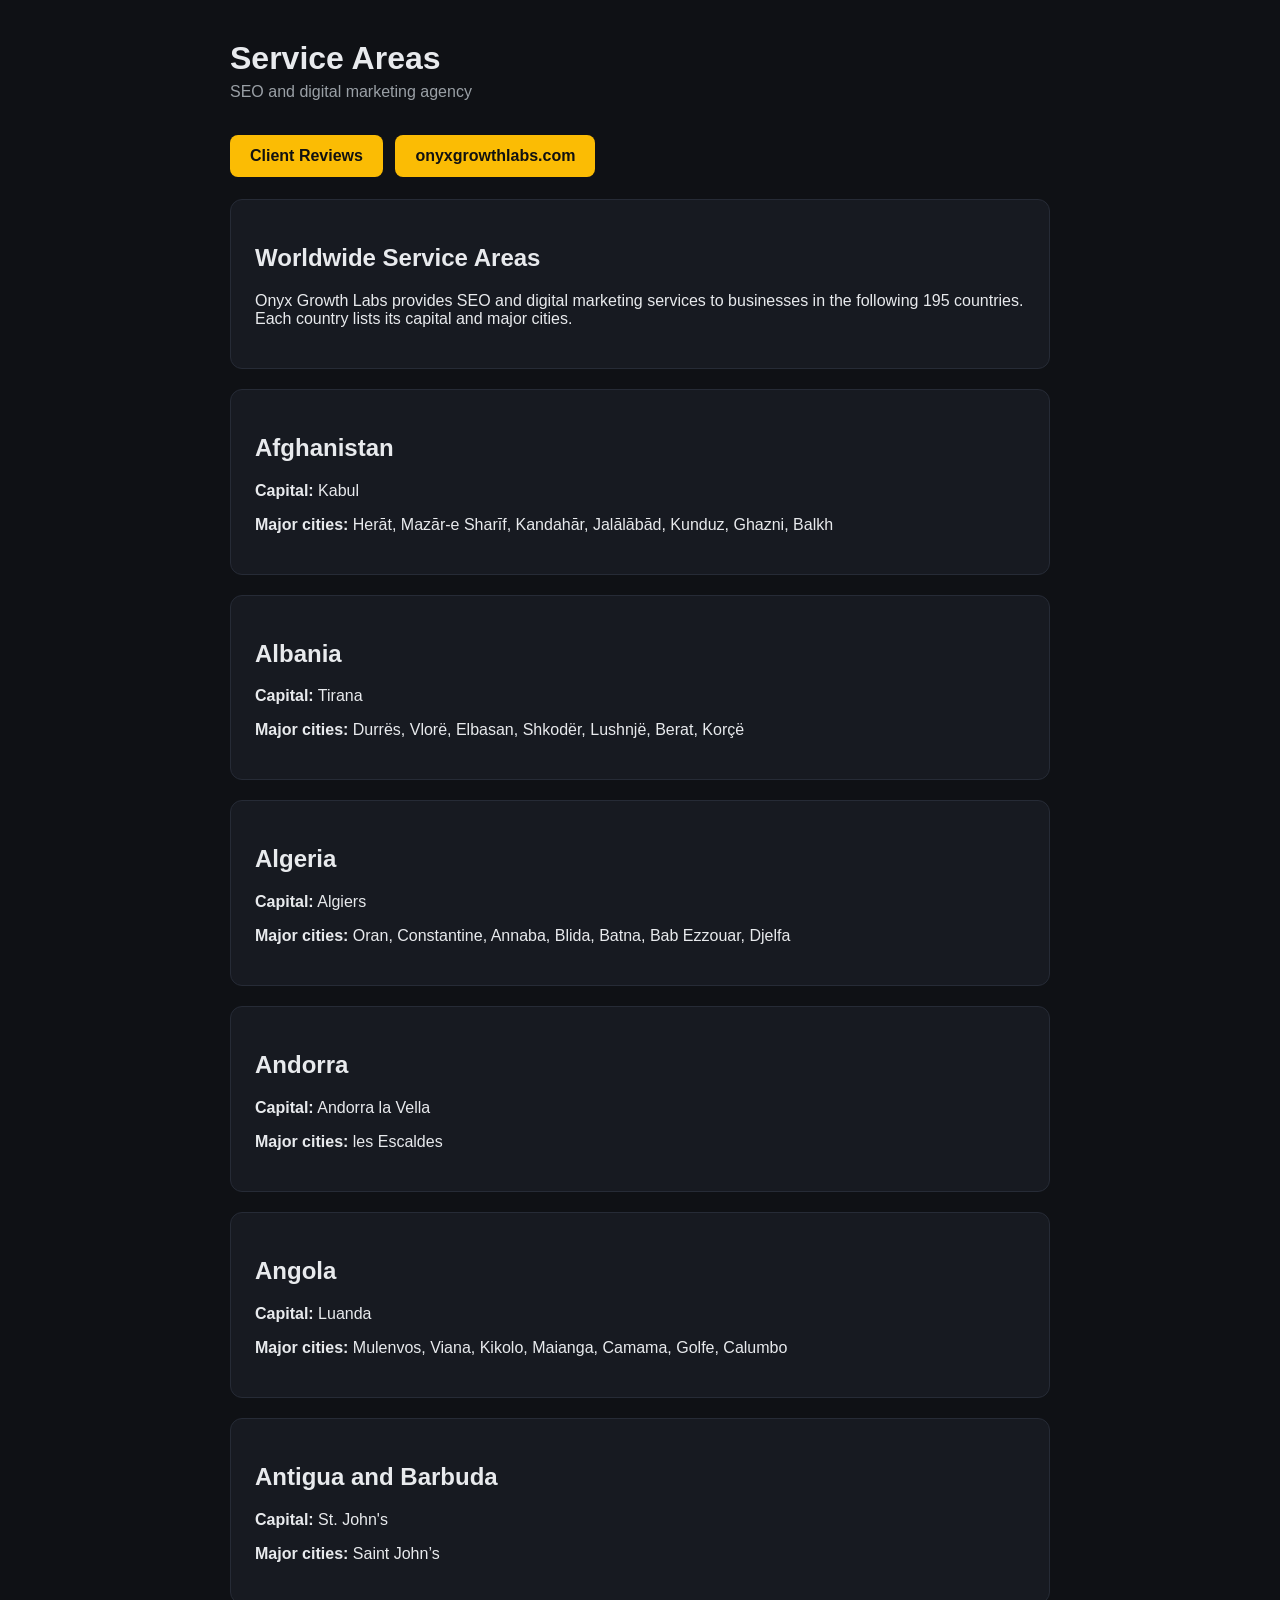
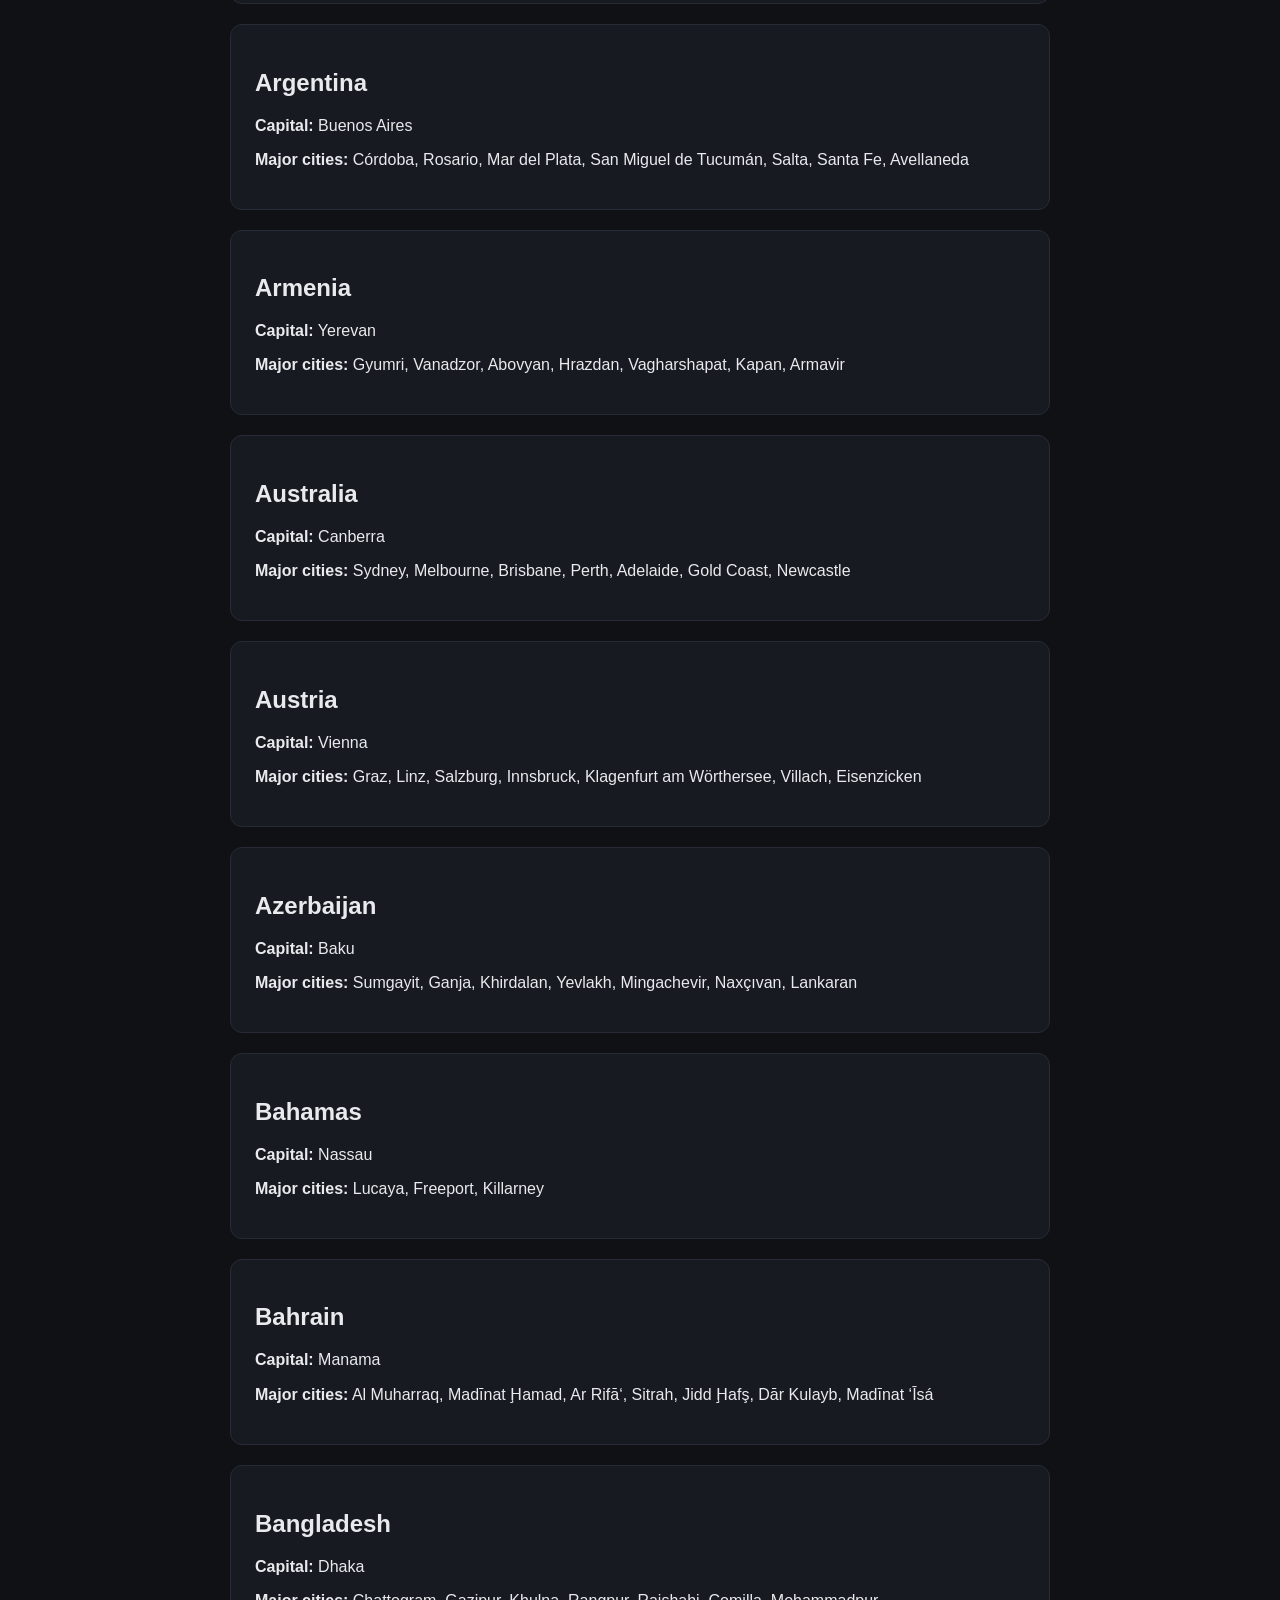
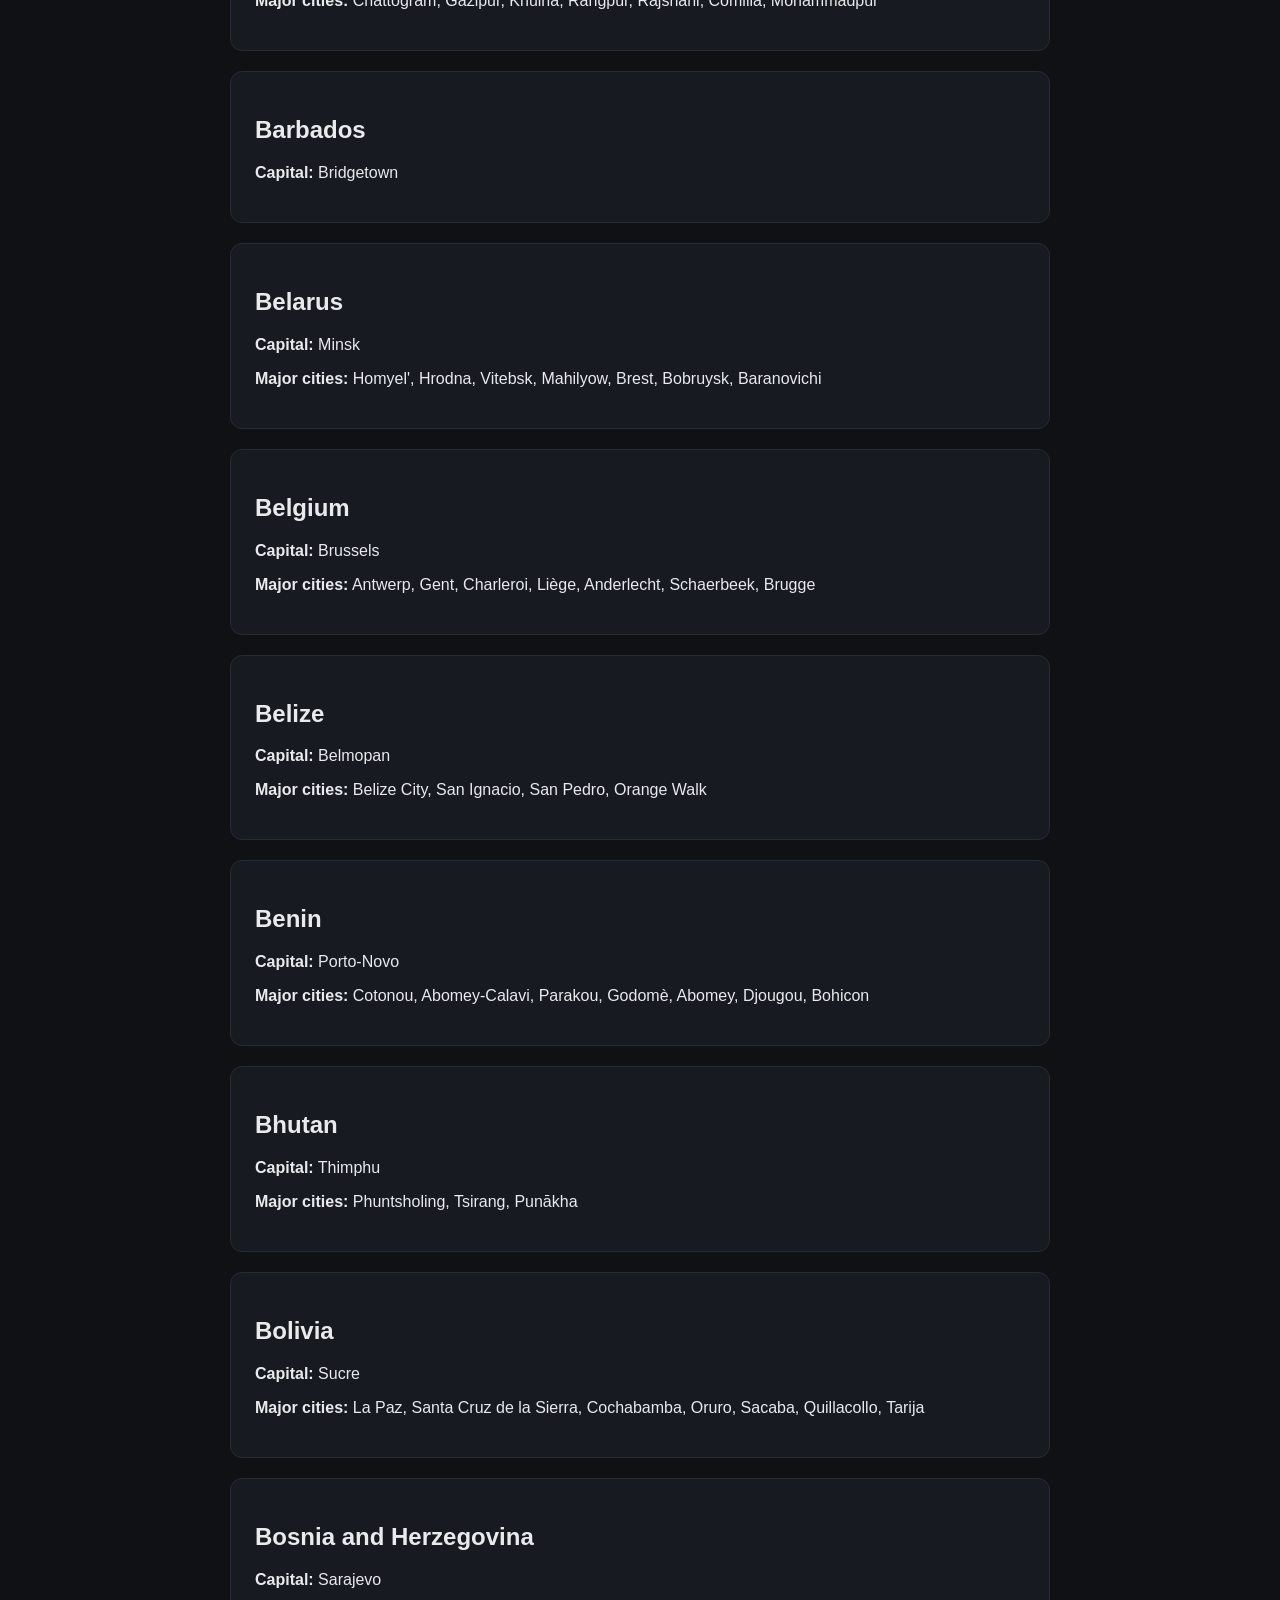
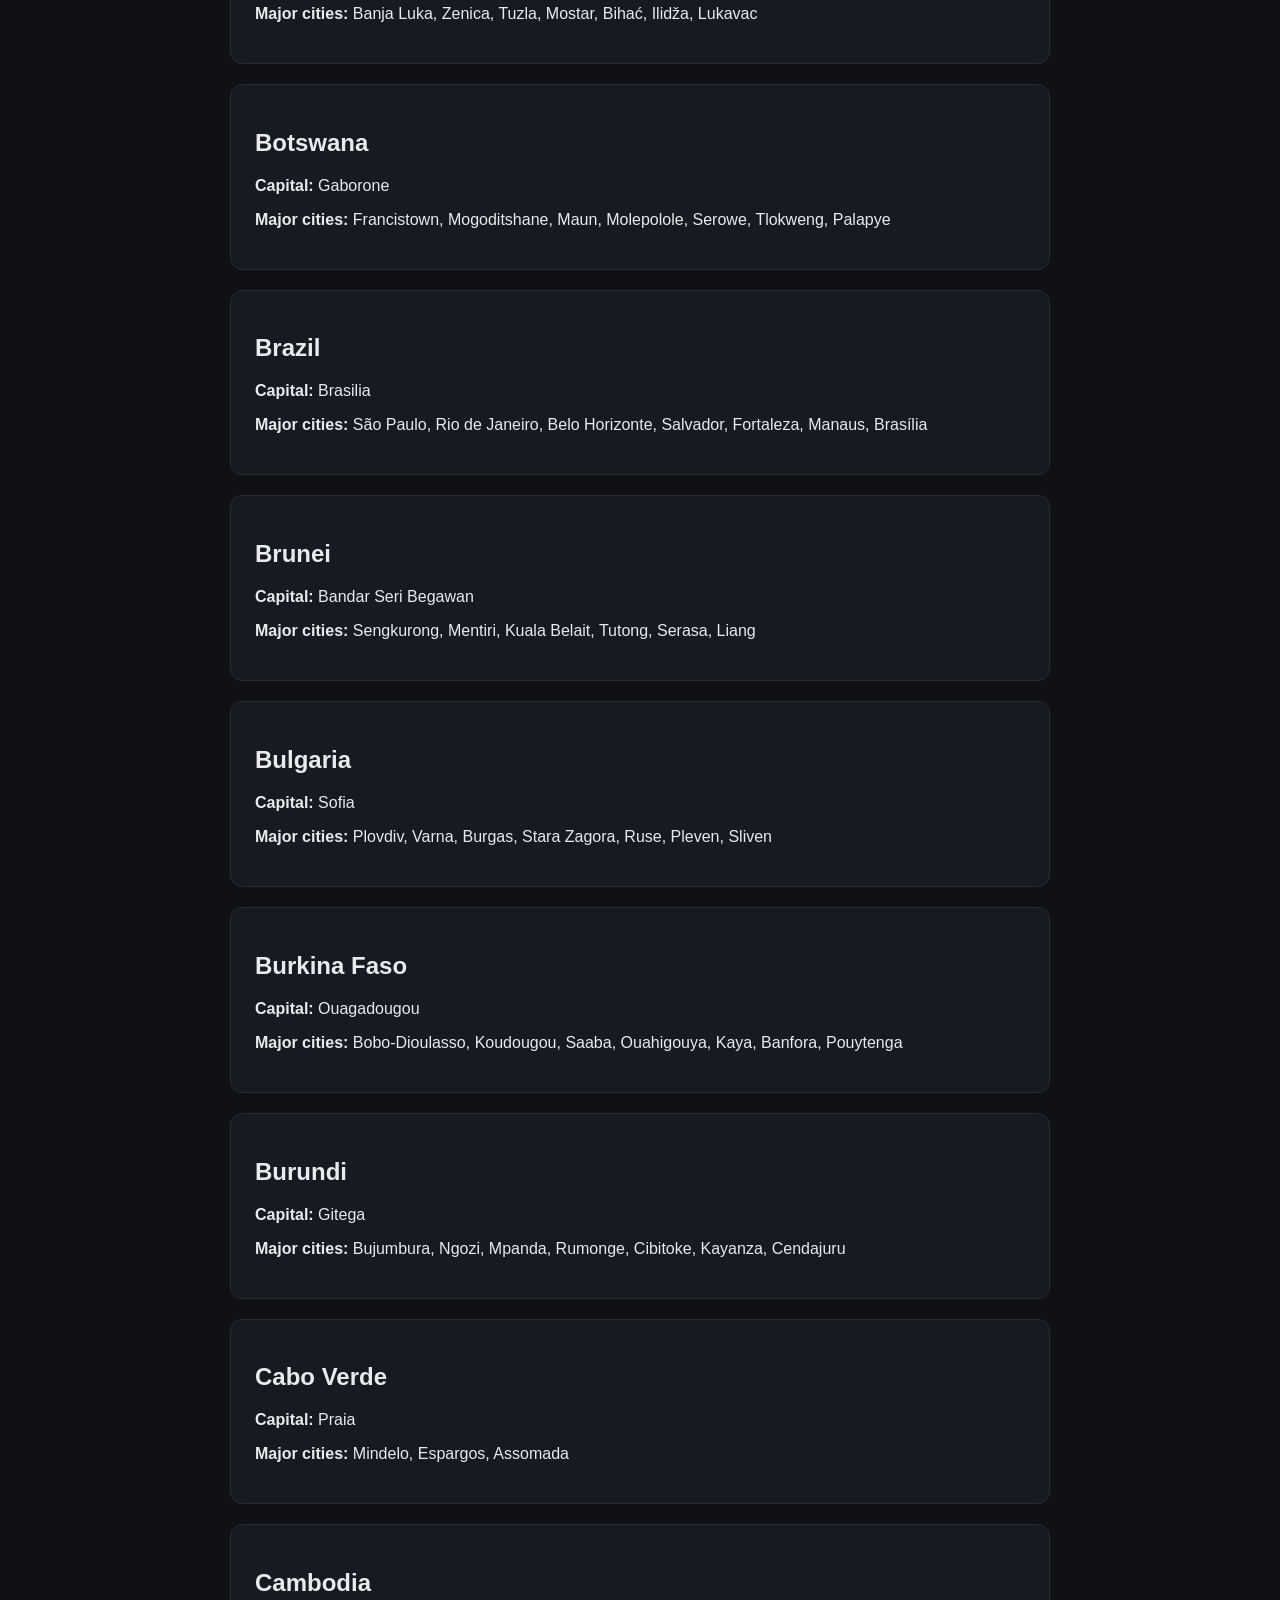
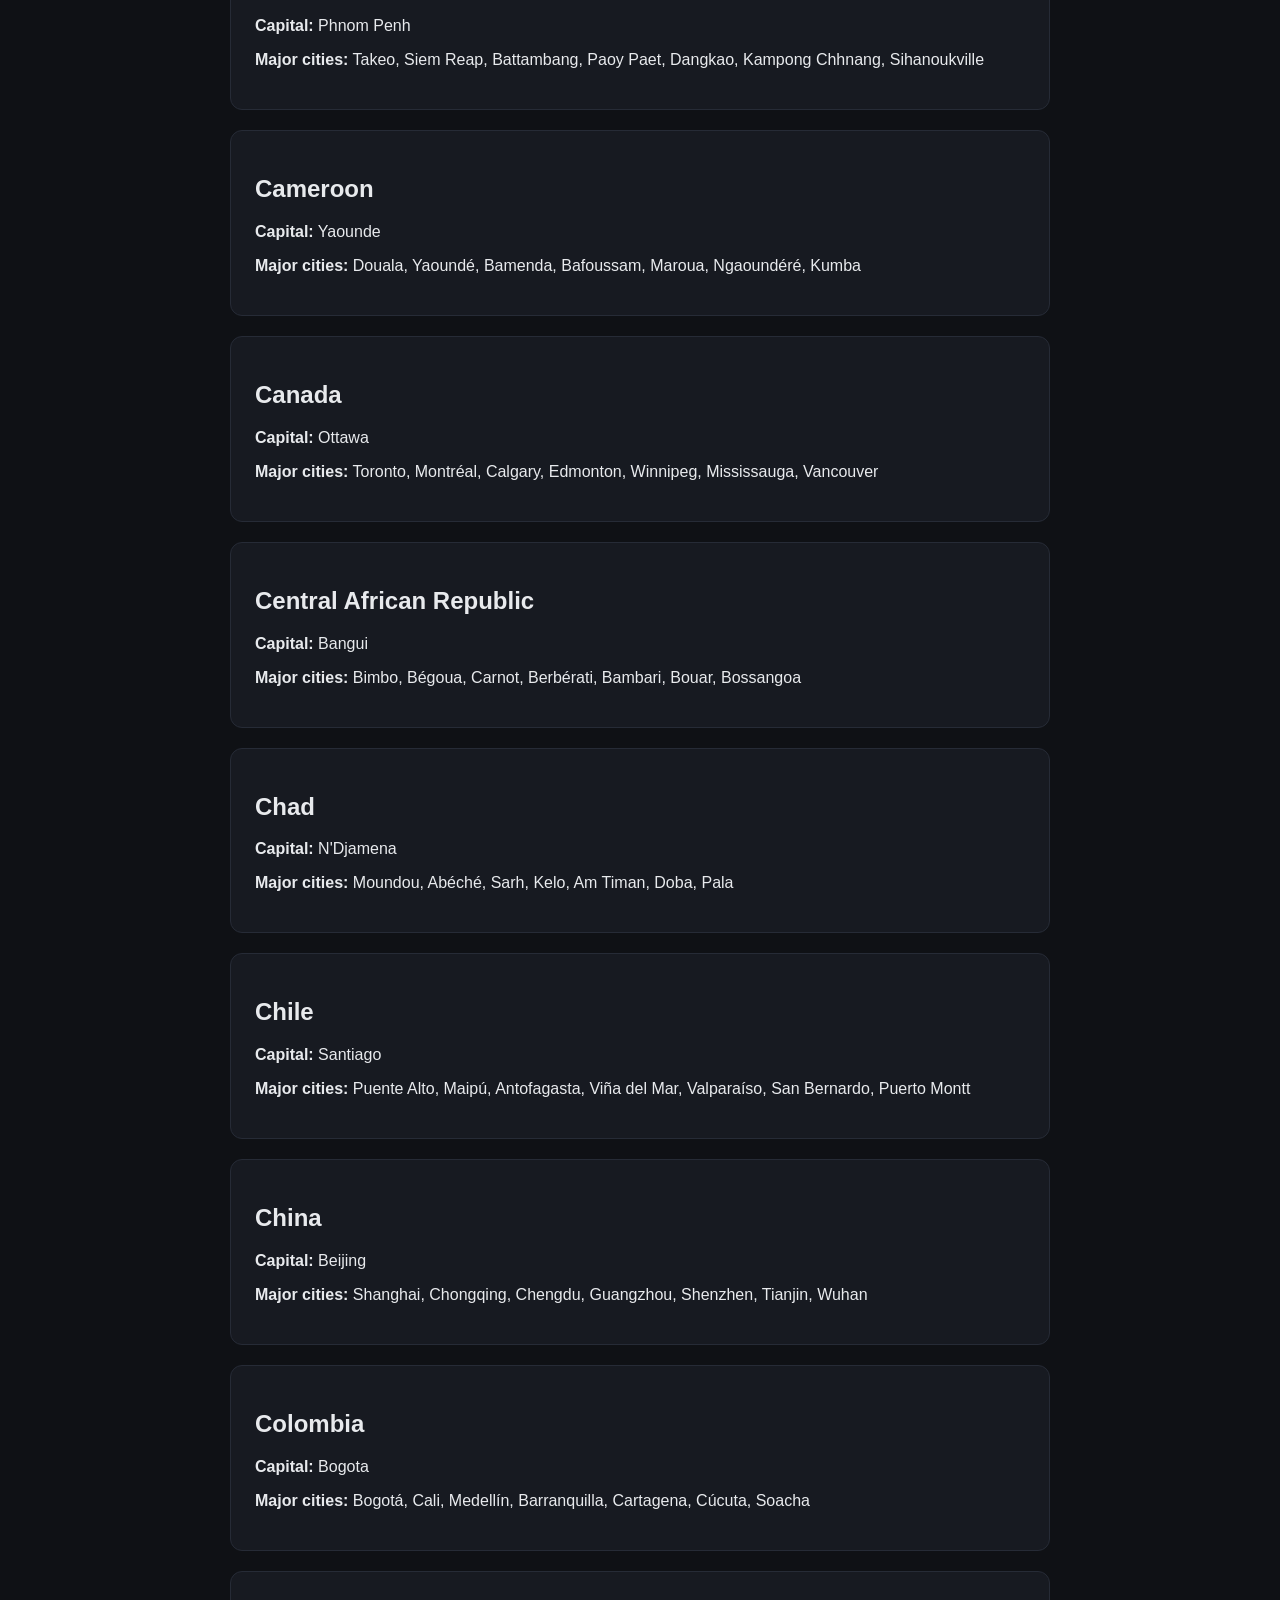
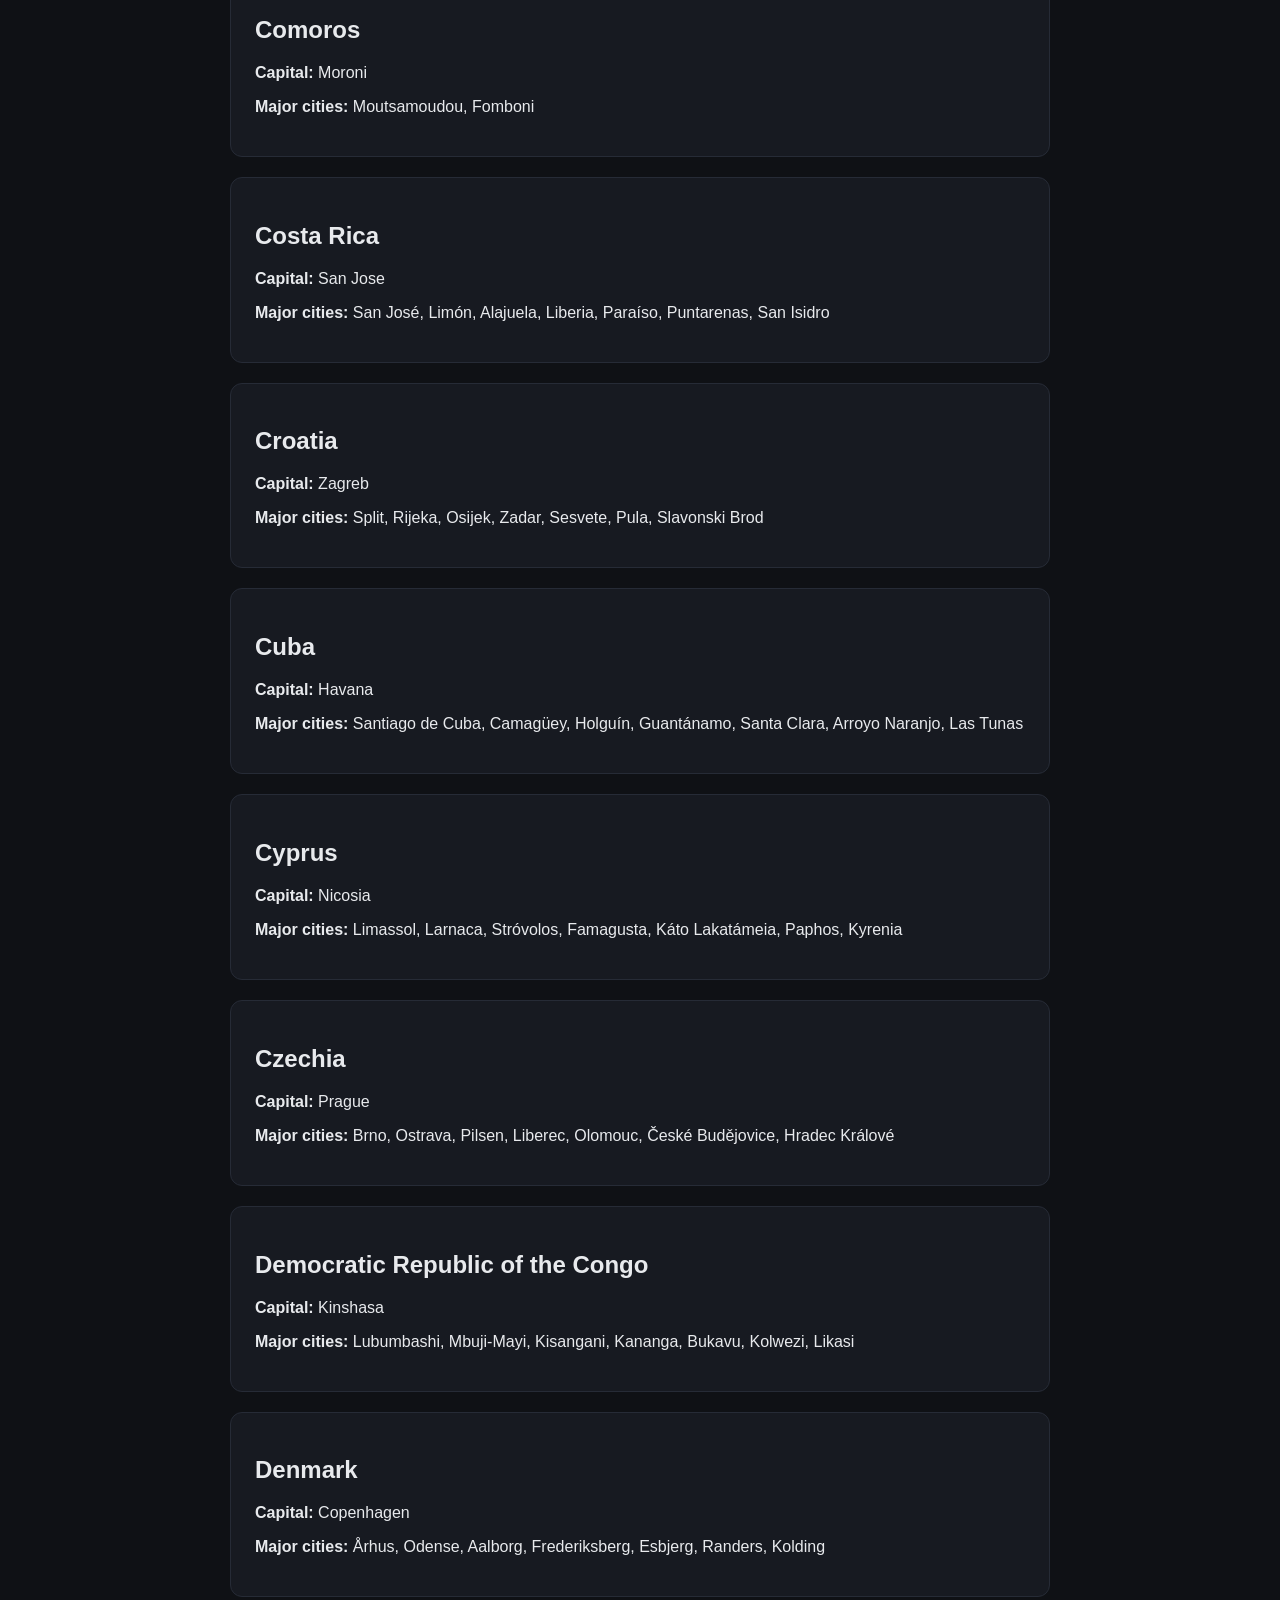
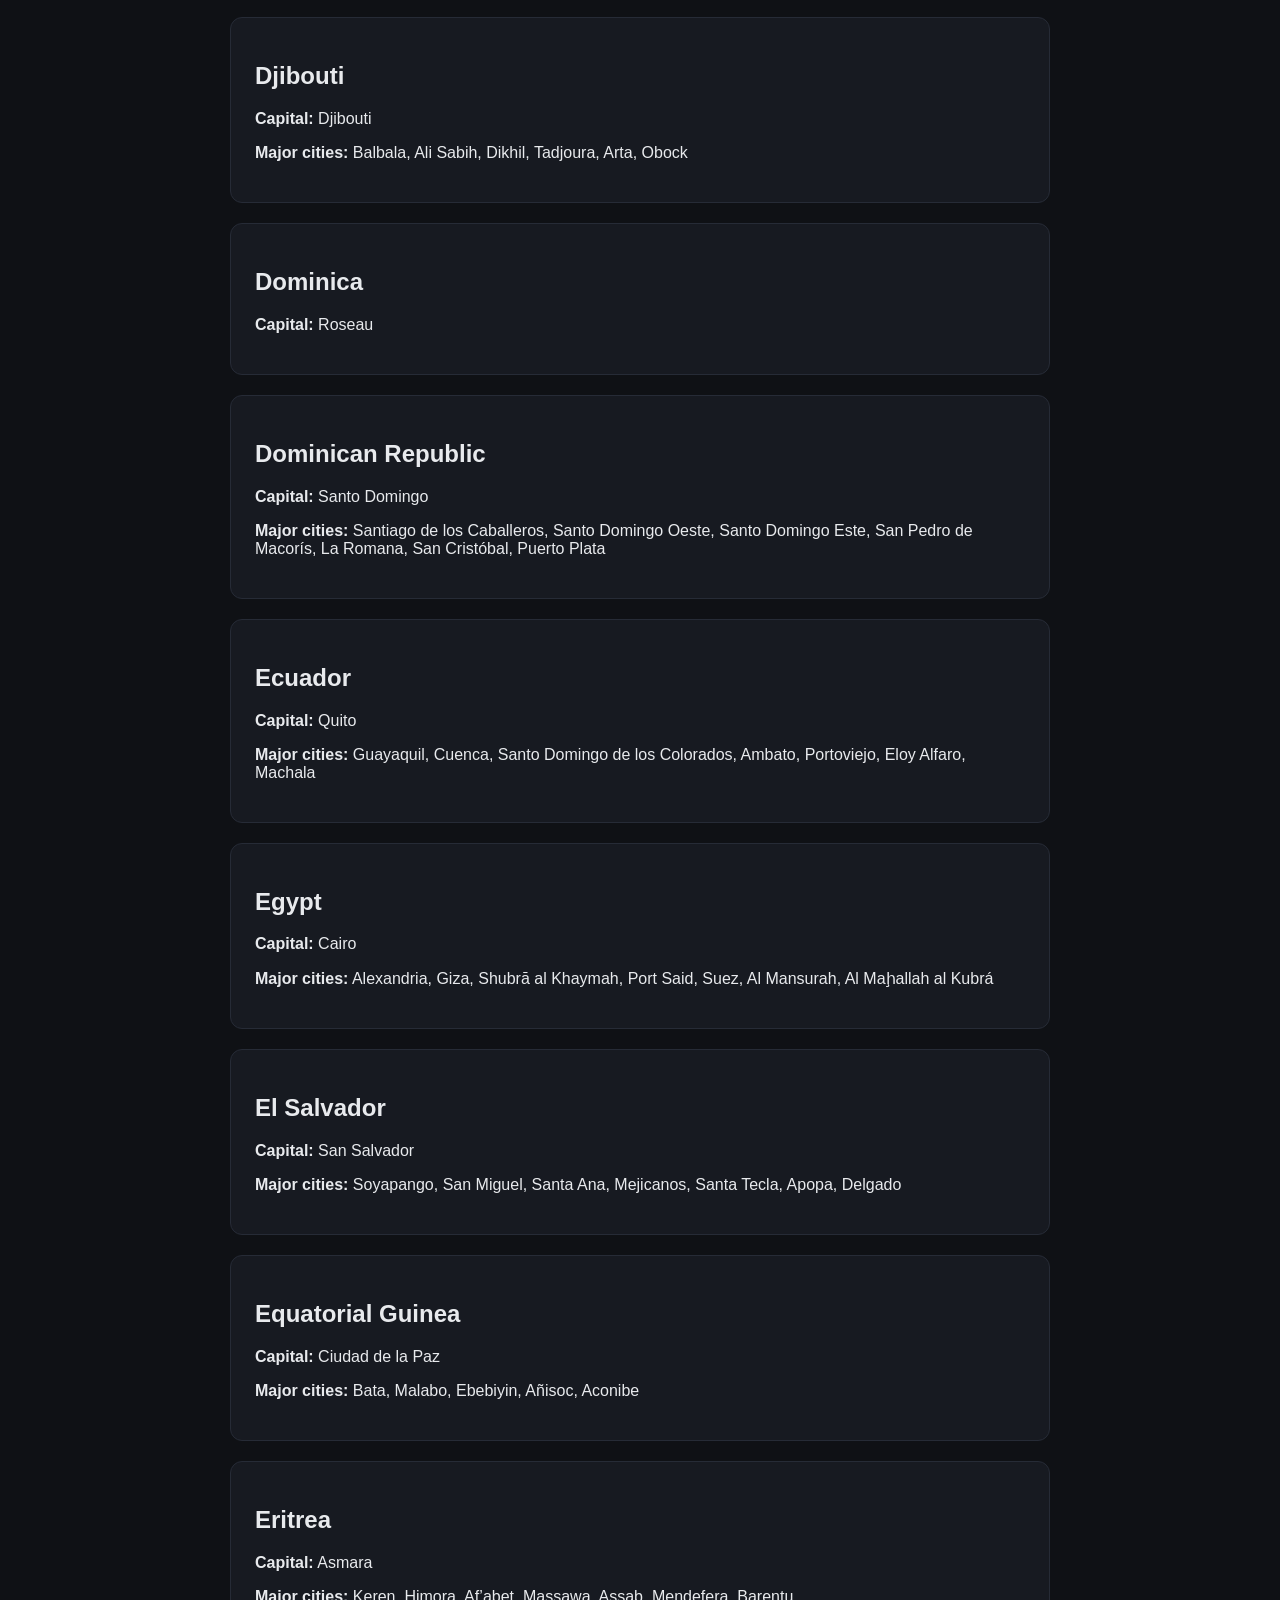
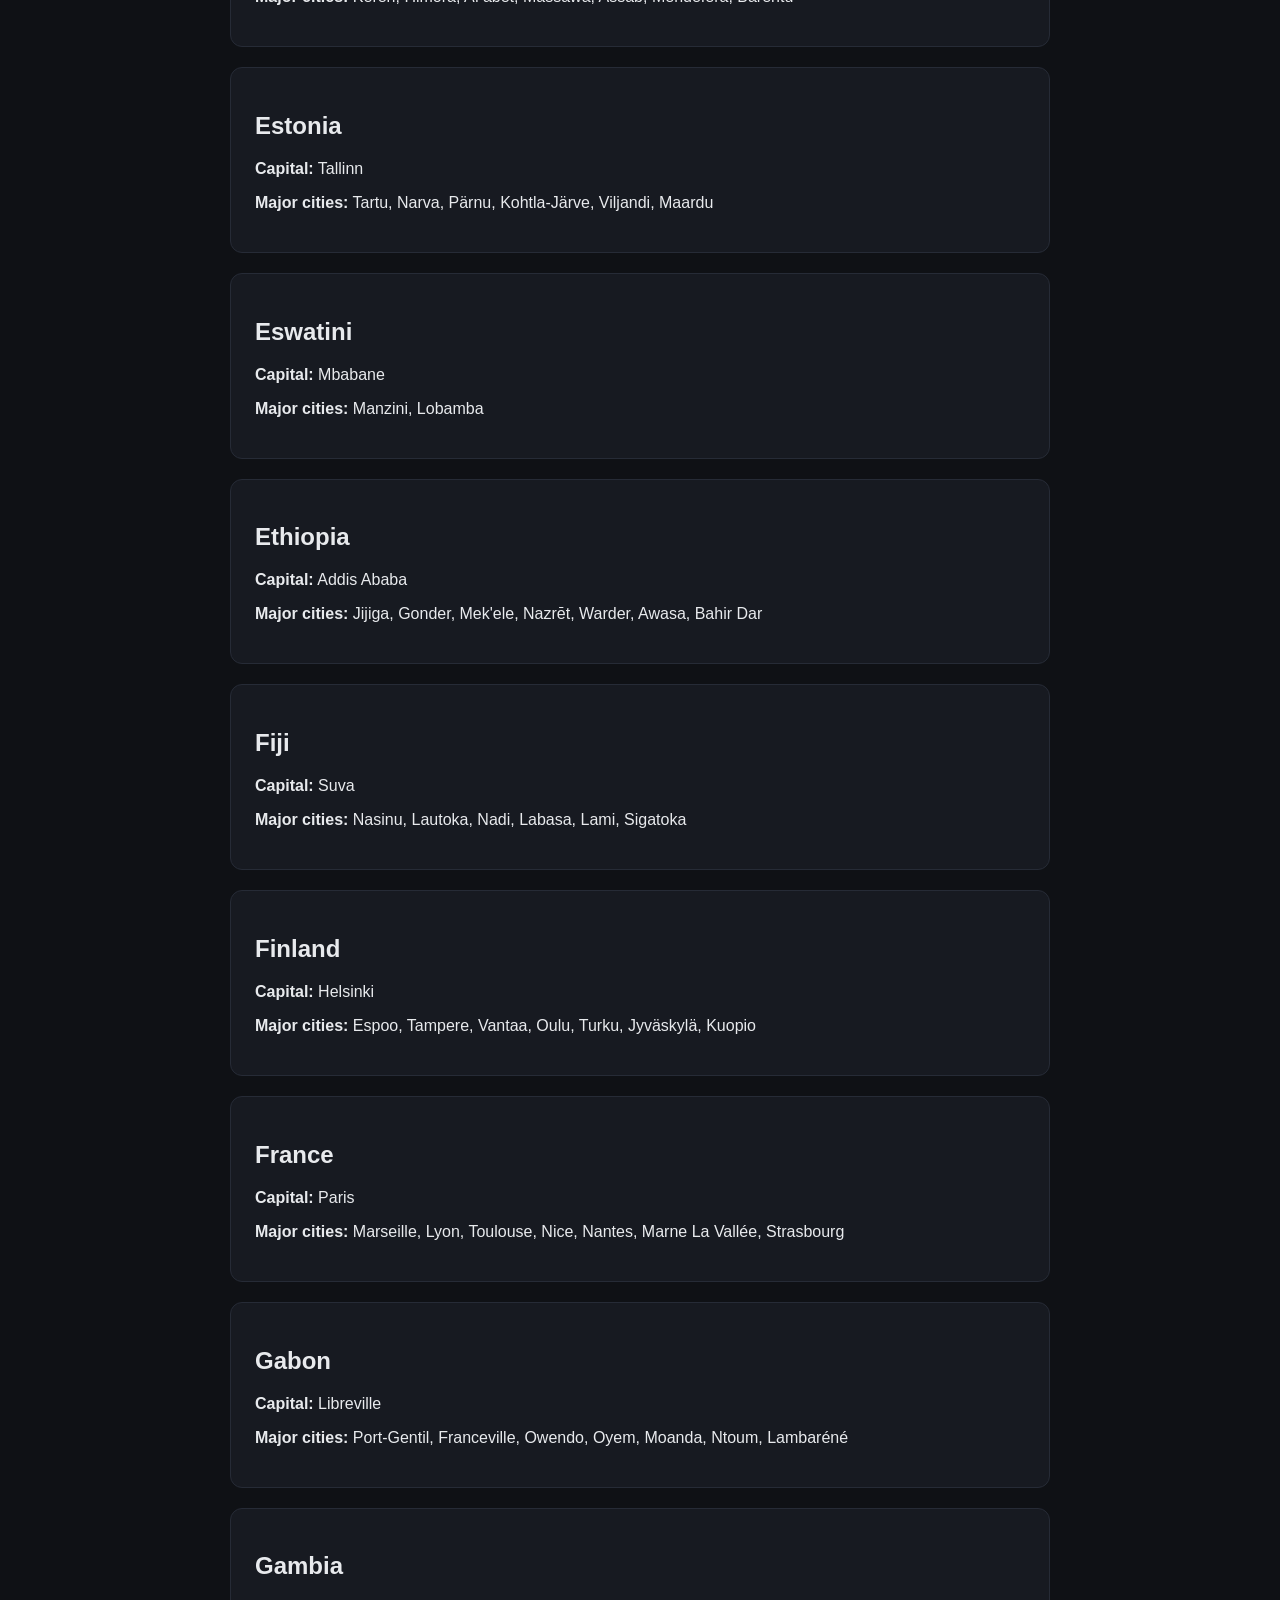
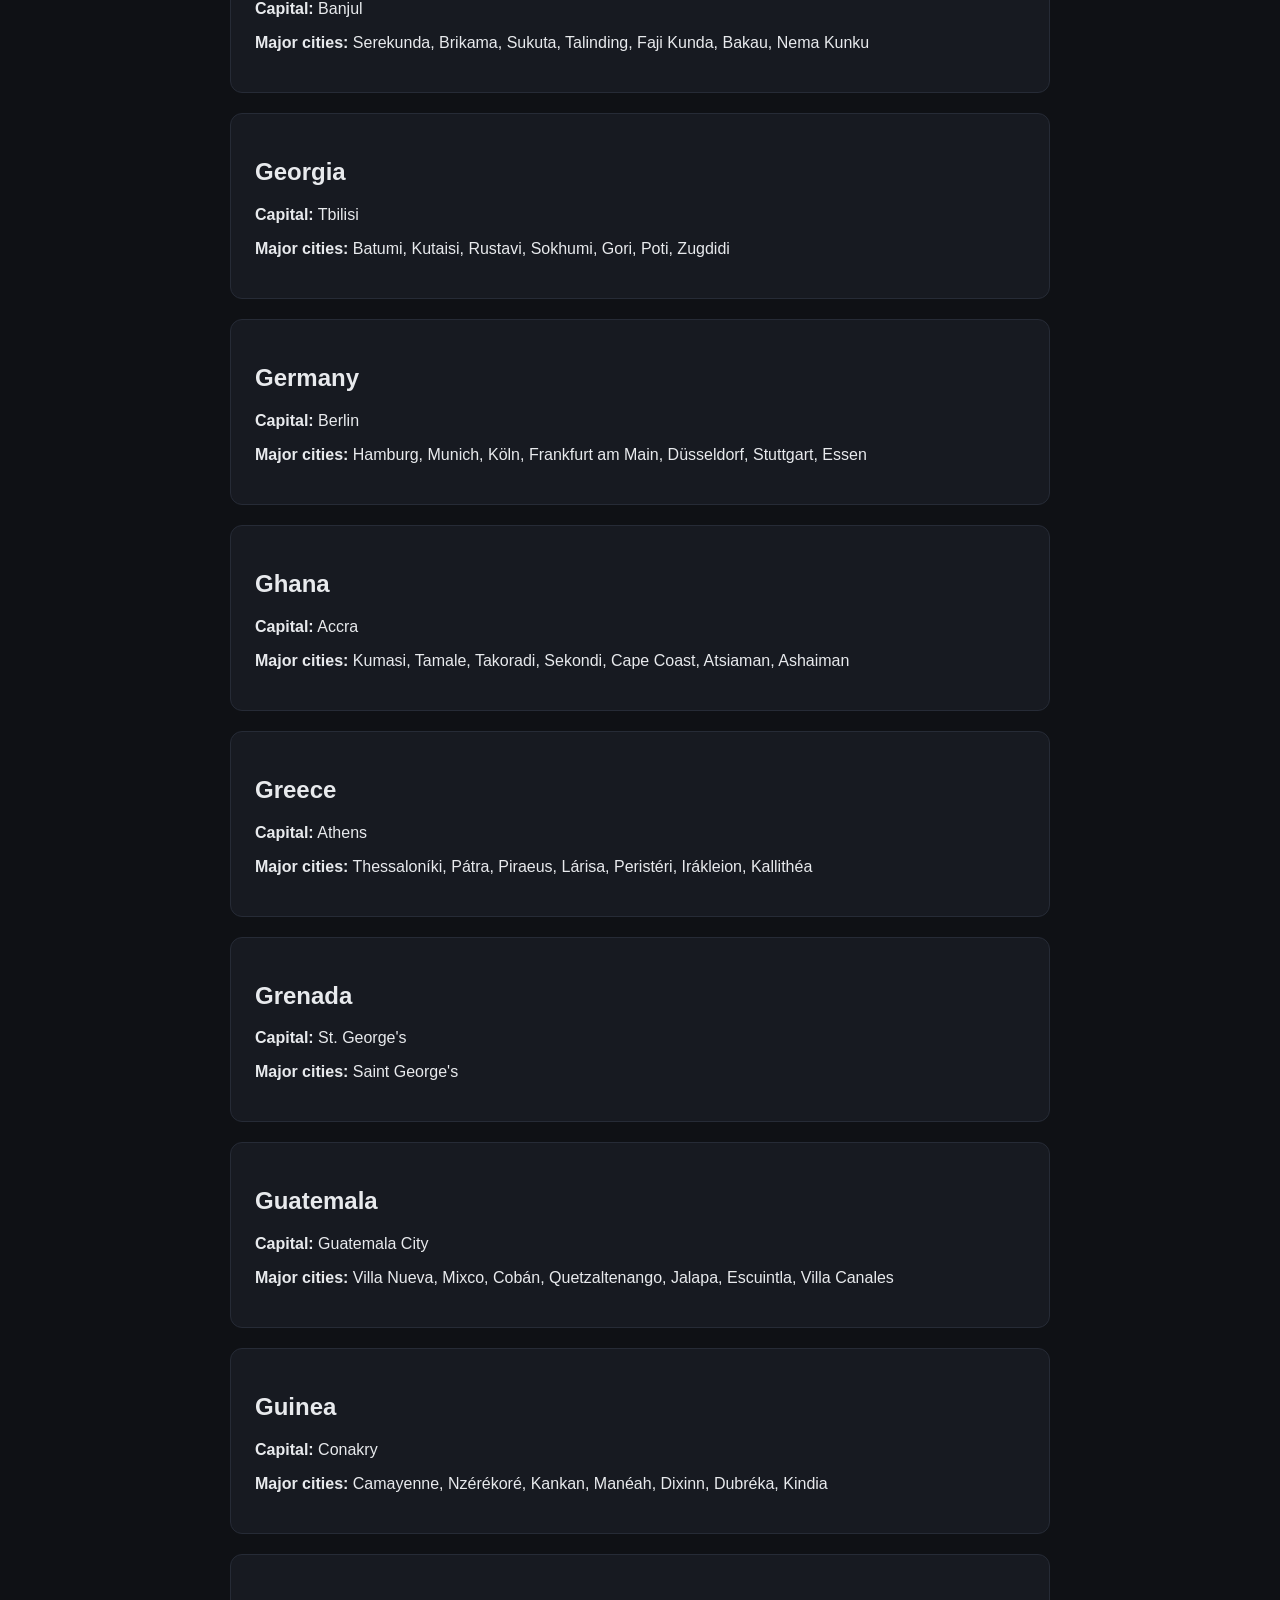
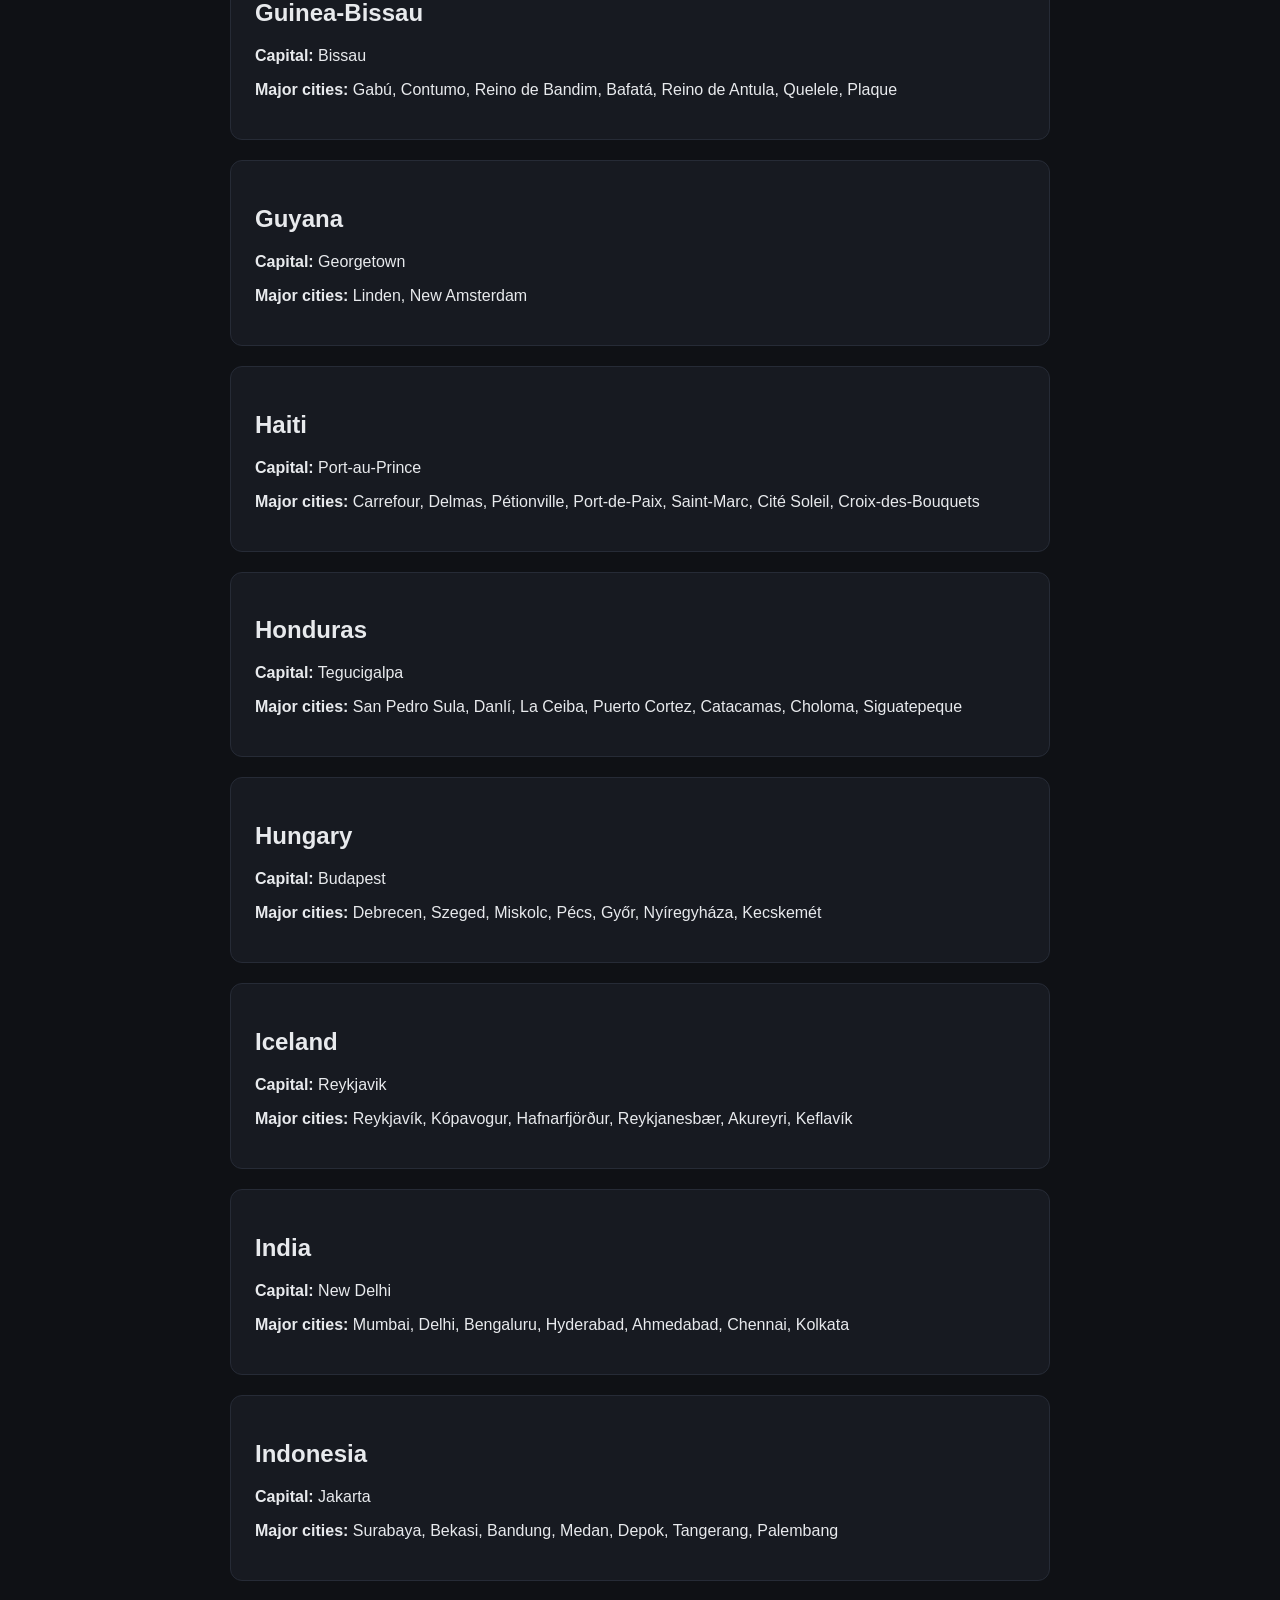
==== service-area.html @ dfdf91f4 "Add files via upload" ====
<!DOCTYPE html>
<html lang="en">
<head>
<meta charset="UTF-8">
<meta name="viewport" content="width=device-width, initial-scale=1.0">
<title>Service Areas | Onyx Growth Labs</title>
<meta name="description" content="Onyx Growth Labs service areas: SEO and digital marketing services in 195 countries, with capitals and major cities listed for each service area.">
<style>
body{font-family:Arial,Helvetica,sans-serif;margin:0;background:#0f1115;color:#e8eaed}
.wrap{max-width:820px;margin:0 auto;padding:40px 20px}
h1{font-size:32px;margin:0 0 6px}
.sub{color:#9aa0a6;margin:0 0 28px}
.card{background:#171a21;border:1px solid #262b36;border-radius:12px;padding:24px;margin-bottom:20px}
.stars{font-size:22px;color:#fbbc04;letter-spacing:3px}
.rating{font-size:20px;margin:8px 0 4px}
.small{color:#9aa0a6;font-size:14px}
.btn{display:inline-block;background:#fbbc04;color:#111;padding:12px 20px;border-radius:8px;text-decoration:none;font-weight:bold;margin:6px 8px 6px 0}
.btn.alt{background:#262b36;color:#e8eaed;border:1px solid #3c4353}
.review{border-bottom:1px solid #262b36;padding:14px 0}
.review:last-child{border-bottom:none}
.who{color:#9aa0a6;font-size:14px;margin-top:6px}
ul{line-height:1.9;padding-left:20px}
a{color:#8ab4f8}
footer{color:#9aa0a6;font-size:13px;margin-top:30px}
</style>
</head>
<body>
<div class="wrap">
<header>
<h1>Service Areas</h1>
<p class="sub">SEO and digital marketing agency</p>
<p><a class="btn" href="index.html">Client Reviews</a> <a class="btn" href="https://onyxgrowthlabs.com/">onyxgrowthlabs.com</a></p>
</header>
<section class="card">
<h2>Worldwide Service Areas</h2>
<p>Onyx Growth Labs provides SEO and digital marketing services to businesses in the following 195 countries. Each country lists its capital and major cities.</p>
</section>
<section class="card"><h2>Afghanistan</h2><p><strong>Capital:</strong> Kabul</p><p><strong>Major cities:</strong> Herāt, Mazār-e Sharīf, Kandahār, Jalālābād, Kunduz, Ghazni, Balkh</p></section><section class="card"><h2>Albania</h2><p><strong>Capital:</strong> Tirana</p><p><strong>Major cities:</strong> Durrës, Vlorë, Elbasan, Shkodër, Lushnjë, Berat, Korçë</p></section><section class="card"><h2>Algeria</h2><p><strong>Capital:</strong> Algiers</p><p><strong>Major cities:</strong> Oran, Constantine, Annaba, Blida, Batna, Bab Ezzouar, Djelfa</p></section><section class="card"><h2>Andorra</h2><p><strong>Capital:</strong> Andorra la Vella</p><p><strong>Major cities:</strong> les Escaldes</p></section><section class="card"><h2>Angola</h2><p><strong>Capital:</strong> Luanda</p><p><strong>Major cities:</strong> Mulenvos, Viana, Kikolo, Maianga, Camama, Golfe, Calumbo</p></section><section class="card"><h2>Antigua and Barbuda</h2><p><strong>Capital:</strong> St. John&#x27;s</p><p><strong>Major cities:</strong> Saint John’s</p></section><section class="card"><h2>Argentina</h2><p><strong>Capital:</strong> Buenos Aires</p><p><strong>Major cities:</strong> Córdoba, Rosario, Mar del Plata, San Miguel de Tucumán, Salta, Santa Fe, Avellaneda</p></section><section class="card"><h2>Armenia</h2><p><strong>Capital:</strong> Yerevan</p><p><strong>Major cities:</strong> Gyumri, Vanadzor, Abovyan, Hrazdan, Vagharshapat, Kapan, Armavir</p></section><section class="card"><h2>Australia</h2><p><strong>Capital:</strong> Canberra</p><p><strong>Major cities:</strong> Sydney, Melbourne, Brisbane, Perth, Adelaide, Gold Coast, Newcastle</p></section><section class="card"><h2>Austria</h2><p><strong>Capital:</strong> Vienna</p><p><strong>Major cities:</strong> Graz, Linz, Salzburg, Innsbruck, Klagenfurt am Wörthersee, Villach, Eisenzicken</p></section><section class="card"><h2>Azerbaijan</h2><p><strong>Capital:</strong> Baku</p><p><strong>Major cities:</strong> Sumgayit, Ganja, Khirdalan, Yevlakh, Mingachevir, Naxçıvan, Lankaran</p></section><section class="card"><h2>Bahamas</h2><p><strong>Capital:</strong> Nassau</p><p><strong>Major cities:</strong> Lucaya, Freeport, Killarney</p></section><section class="card"><h2>Bahrain</h2><p><strong>Capital:</strong> Manama</p><p><strong>Major cities:</strong> Al Muharraq, Madīnat Ḩamad, Ar Rifā‘, Sitrah, Jidd Ḩafş, Dār Kulayb, Madīnat ‘Īsá</p></section><section class="card"><h2>Bangladesh</h2><p><strong>Capital:</strong> Dhaka</p><p><strong>Major cities:</strong> Chattogram, Gazipur, Khulna, Rangpur, Rajshahi, Comilla, Mohammadpur</p></section><section class="card"><h2>Barbados</h2><p><strong>Capital:</strong> Bridgetown</p></section><section class="card"><h2>Belarus</h2><p><strong>Capital:</strong> Minsk</p><p><strong>Major cities:</strong> Homyel&#x27;, Hrodna, Vitebsk, Mahilyow, Brest, Bobruysk, Baranovichi</p></section><section class="card"><h2>Belgium</h2><p><strong>Capital:</strong> Brussels</p><p><strong>Major cities:</strong> Antwerp, Gent, Charleroi, Liège, Anderlecht, Schaerbeek, Brugge</p></section><section class="card"><h2>Belize</h2><p><strong>Capital:</strong> Belmopan</p><p><strong>Major cities:</strong> Belize City, San Ignacio, San Pedro, Orange Walk</p></section><section class="card"><h2>Benin</h2><p><strong>Capital:</strong> Porto-Novo</p><p><strong>Major cities:</strong> Cotonou, Abomey-Calavi, Parakou, Godomè, Abomey, Djougou, Bohicon</p></section><section class="card"><h2>Bhutan</h2><p><strong>Capital:</strong> Thimphu</p><p><strong>Major cities:</strong> Phuntsholing, Tsirang, Punākha</p></section><section class="card"><h2>Bolivia</h2><p><strong>Capital:</strong> Sucre</p><p><strong>Major cities:</strong> La Paz, Santa Cruz de la Sierra, Cochabamba, Oruro, Sacaba, Quillacollo, Tarija</p></section><section class="card"><h2>Bosnia and Herzegovina</h2><p><strong>Capital:</strong> Sarajevo</p><p><strong>Major cities:</strong> Banja Luka, Zenica, Tuzla, Mostar, Bihać, Ilidža, Lukavac</p></section><section class="card"><h2>Botswana</h2><p><strong>Capital:</strong> Gaborone</p><p><strong>Major cities:</strong> Francistown, Mogoditshane, Maun, Molepolole, Serowe, Tlokweng, Palapye</p></section><section class="card"><h2>Brazil</h2><p><strong>Capital:</strong> Brasilia</p><p><strong>Major cities:</strong> São Paulo, Rio de Janeiro, Belo Horizonte, Salvador, Fortaleza, Manaus, Brasília</p></section><section class="card"><h2>Brunei</h2><p><strong>Capital:</strong> Bandar Seri Begawan</p><p><strong>Major cities:</strong> Sengkurong, Mentiri, Kuala Belait, Tutong, Serasa, Liang</p></section><section class="card"><h2>Bulgaria</h2><p><strong>Capital:</strong> Sofia</p><p><strong>Major cities:</strong> Plovdiv, Varna, Burgas, Stara Zagora, Ruse, Pleven, Sliven</p></section><section class="card"><h2>Burkina Faso</h2><p><strong>Capital:</strong> Ouagadougou</p><p><strong>Major cities:</strong> Bobo-Dioulasso, Koudougou, Saaba, Ouahigouya, Kaya, Banfora, Pouytenga</p></section><section class="card"><h2>Burundi</h2><p><strong>Capital:</strong> Gitega</p><p><strong>Major cities:</strong> Bujumbura, Ngozi, Mpanda, Rumonge, Cibitoke, Kayanza, Cendajuru</p></section><section class="card"><h2>Cabo Verde</h2><p><strong>Capital:</strong> Praia</p><p><strong>Major cities:</strong> Mindelo, Espargos, Assomada</p></section><section class="card"><h2>Cambodia</h2><p><strong>Capital:</strong> Phnom Penh</p><p><strong>Major cities:</strong> Takeo, Siem Reap, Battambang, Paoy Paet, Dangkao, Kampong Chhnang, Sihanoukville</p></section><section class="card"><h2>Cameroon</h2><p><strong>Capital:</strong> Yaounde</p><p><strong>Major cities:</strong> Douala, Yaoundé, Bamenda, Bafoussam, Maroua, Ngaoundéré, Kumba</p></section><section class="card"><h2>Canada</h2><p><strong>Capital:</strong> Ottawa</p><p><strong>Major cities:</strong> Toronto, Montréal, Calgary, Edmonton, Winnipeg, Mississauga, Vancouver</p></section><section class="card"><h2>Central African Republic</h2><p><strong>Capital:</strong> Bangui</p><p><strong>Major cities:</strong> Bimbo, Bégoua, Carnot, Berbérati, Bambari, Bouar, Bossangoa</p></section><section class="card"><h2>Chad</h2><p><strong>Capital:</strong> N&#x27;Djamena</p><p><strong>Major cities:</strong> Moundou, Abéché, Sarh, Kelo, Am Timan, Doba, Pala</p></section><section class="card"><h2>Chile</h2><p><strong>Capital:</strong> Santiago</p><p><strong>Major cities:</strong> Puente Alto, Maipú, Antofagasta, Viña del Mar, Valparaíso, San Bernardo, Puerto Montt</p></section><section class="card"><h2>China</h2><p><strong>Capital:</strong> Beijing</p><p><strong>Major cities:</strong> Shanghai, Chongqing, Chengdu, Guangzhou, Shenzhen, Tianjin, Wuhan</p></section><section class="card"><h2>Colombia</h2><p><strong>Capital:</strong> Bogota</p><p><strong>Major cities:</strong> Bogotá, Cali, Medellín, Barranquilla, Cartagena, Cúcuta, Soacha</p></section><section class="card"><h2>Comoros</h2><p><strong>Capital:</strong> Moroni</p><p><strong>Major cities:</strong> Moutsamoudou, Fomboni</p></section><section class="card"><h2>Costa Rica</h2><p><strong>Capital:</strong> San Jose</p><p><strong>Major cities:</strong> San José, Limón, Alajuela, Liberia, Paraíso, Puntarenas, San Isidro</p></section><section class="card"><h2>Croatia</h2><p><strong>Capital:</strong> Zagreb</p><p><strong>Major cities:</strong> Split, Rijeka, Osijek, Zadar, Sesvete, Pula, Slavonski Brod</p></section><section class="card"><h2>Cuba</h2><p><strong>Capital:</strong> Havana</p><p><strong>Major cities:</strong> Santiago de Cuba, Camagüey, Holguín, Guantánamo, Santa Clara, Arroyo Naranjo, Las Tunas</p></section><section class="card"><h2>Cyprus</h2><p><strong>Capital:</strong> Nicosia</p><p><strong>Major cities:</strong> Limassol, Larnaca, Stróvolos, Famagusta, Káto Lakatámeia, Paphos, Kyrenia</p></section><section class="card"><h2>Czechia</h2><p><strong>Capital:</strong> Prague</p><p><strong>Major cities:</strong> Brno, Ostrava, Pilsen, Liberec, Olomouc, České Budějovice, Hradec Králové</p></section><section class="card"><h2>Democratic Republic of the Congo</h2><p><strong>Capital:</strong> Kinshasa</p><p><strong>Major cities:</strong> Lubumbashi, Mbuji-Mayi, Kisangani, Kananga, Bukavu, Kolwezi, Likasi</p></section><section class="card"><h2>Denmark</h2><p><strong>Capital:</strong> Copenhagen</p><p><strong>Major cities:</strong> Århus, Odense, Aalborg, Frederiksberg, Esbjerg, Randers, Kolding</p></section><section class="card"><h2>Djibouti</h2><p><strong>Capital:</strong> Djibouti</p><p><strong>Major cities:</strong> Balbala, Ali Sabih, Dikhil, Tadjoura, Arta, Obock</p></section><section class="card"><h2>Dominica</h2><p><strong>Capital:</strong> Roseau</p></section><section class="card"><h2>Dominican Republic</h2><p><strong>Capital:</strong> Santo Domingo</p><p><strong>Major cities:</strong> Santiago de los Caballeros, Santo Domingo Oeste, Santo Domingo Este, San Pedro de Macorís, La Romana, San Cristóbal, Puerto Plata</p></section><section class="card"><h2>Ecuador</h2><p><strong>Capital:</strong> Quito</p><p><strong>Major cities:</strong> Guayaquil, Cuenca, Santo Domingo de los Colorados, Ambato, Portoviejo, Eloy Alfaro, Machala</p></section><section class="card"><h2>Egypt</h2><p><strong>Capital:</strong> Cairo</p><p><strong>Major cities:</strong> Alexandria, Giza, Shubrā al Khaymah, Port Said, Suez, Al Mansurah, Al Maḩallah al Kubrá</p></section><section class="card"><h2>El Salvador</h2><p><strong>Capital:</strong> San Salvador</p><p><strong>Major cities:</strong> Soyapango, San Miguel, Santa Ana, Mejicanos, Santa Tecla, Apopa, Delgado</p></section><section class="card"><h2>Equatorial Guinea</h2><p><strong>Capital:</strong> Ciudad de la Paz</p><p><strong>Major cities:</strong> Bata, Malabo, Ebebiyin, Añisoc, Aconibe</p></section><section class="card"><h2>Eritrea</h2><p><strong>Capital:</strong> Asmara</p><p><strong>Major cities:</strong> Keren, Himora, Af’abet, Massawa, Assab, Mendefera, Barentu</p></section><section class="card"><h2>Estonia</h2><p><strong>Capital:</strong> Tallinn</p><p><strong>Major cities:</strong> Tartu, Narva, Pärnu, Kohtla-Järve, Viljandi, Maardu</p></section><section class="card"><h2>Eswatini</h2><p><strong>Capital:</strong> Mbabane</p><p><strong>Major cities:</strong> Manzini, Lobamba</p></section><section class="card"><h2>Ethiopia</h2><p><strong>Capital:</strong> Addis Ababa</p><p><strong>Major cities:</strong> Jijiga, Gonder, Mek&#x27;ele, Nazrēt, Warder, Awasa, Bahir Dar</p></section><section class="card"><h2>Fiji</h2><p><strong>Capital:</strong> Suva</p><p><strong>Major cities:</strong> Nasinu, Lautoka, Nadi, Labasa, Lami, Sigatoka</p></section><section class="card"><h2>Finland</h2><p><strong>Capital:</strong> Helsinki</p><p><strong>Major cities:</strong> Espoo, Tampere, Vantaa, Oulu, Turku, Jyväskylä, Kuopio</p></section><section class="card"><h2>France</h2><p><strong>Capital:</strong> Paris</p><p><strong>Major cities:</strong> Marseille, Lyon, Toulouse, Nice, Nantes, Marne La Vallée, Strasbourg</p></section><section class="card"><h2>Gabon</h2><p><strong>Capital:</strong> Libreville</p><p><strong>Major cities:</strong> Port-Gentil, Franceville, Owendo, Oyem, Moanda, Ntoum, Lambaréné</p></section><section class="card"><h2>Gambia</h2><p><strong>Capital:</strong> Banjul</p><p><strong>Major cities:</strong> Serekunda, Brikama, Sukuta, Talinding, Faji Kunda, Bakau, Nema Kunku</p></section><section class="card"><h2>Georgia</h2><p><strong>Capital:</strong> Tbilisi</p><p><strong>Major cities:</strong> Batumi, Kutaisi, Rustavi, Sokhumi, Gori, Poti, Zugdidi</p></section><section class="card"><h2>Germany</h2><p><strong>Capital:</strong> Berlin</p><p><strong>Major cities:</strong> Hamburg, Munich, Köln, Frankfurt am Main, Düsseldorf, Stuttgart, Essen</p></section><section class="card"><h2>Ghana</h2><p><strong>Capital:</strong> Accra</p><p><strong>Major cities:</strong> Kumasi, Tamale, Takoradi, Sekondi, Cape Coast, Atsiaman, Ashaiman</p></section><section class="card"><h2>Greece</h2><p><strong>Capital:</strong> Athens</p><p><strong>Major cities:</strong> Thessaloníki, Pátra, Piraeus, Lárisa, Peristéri, Irákleion, Kallithéa</p></section><section class="card"><h2>Grenada</h2><p><strong>Capital:</strong> St. George&#x27;s</p><p><strong>Major cities:</strong> Saint George&#x27;s</p></section><section class="card"><h2>Guatemala</h2><p><strong>Capital:</strong> Guatemala City</p><p><strong>Major cities:</strong> Villa Nueva, Mixco, Cobán, Quetzaltenango, Jalapa, Escuintla, Villa Canales</p></section><section class="card"><h2>Guinea</h2><p><strong>Capital:</strong> Conakry</p><p><strong>Major cities:</strong> Camayenne, Nzérékoré, Kankan, Manéah, Dixinn, Dubréka, Kindia</p></section><section class="card"><h2>Guinea-Bissau</h2><p><strong>Capital:</strong> Bissau</p><p><strong>Major cities:</strong> Gabú, Contumo, Reino de Bandim, Bafatá, Reino de Antula, Quelele, Plaque</p></section><section class="card"><h2>Guyana</h2><p><strong>Capital:</strong> Georgetown</p><p><strong>Major cities:</strong> Linden, New Amsterdam</p></section><section class="card"><h2>Haiti</h2><p><strong>Capital:</strong> Port-au-Prince</p><p><strong>Major cities:</strong> Carrefour, Delmas, Pétionville, Port-de-Paix, Saint-Marc, Cité Soleil, Croix-des-Bouquets</p></section><section class="card"><h2>Honduras</h2><p><strong>Capital:</strong> Tegucigalpa</p><p><strong>Major cities:</strong> San Pedro Sula, Danlí, La Ceiba, Puerto Cortez, Catacamas, Choloma, Siguatepeque</p></section><section class="card"><h2>Hungary</h2><p><strong>Capital:</strong> Budapest</p><p><strong>Major cities:</strong> Debrecen, Szeged, Miskolc, Pécs, Győr, Nyíregyháza, Kecskemét</p></section><section class="card"><h2>Iceland</h2><p><strong>Capital:</strong> Reykjavik</p><p><strong>Major cities:</strong> Reykjavík, Kópavogur, Hafnarfjörður, Reykjanesbær, Akureyri, Keflavík</p></section><section class="card"><h2>India</h2><p><strong>Capital:</strong> New Delhi</p><p><strong>Major cities:</strong> Mumbai, Delhi, Bengaluru, Hyderabad, Ahmedabad, Chennai, Kolkata</p></section><section class="card"><h2>Indonesia</h2><p><strong>Capital:</strong> Jakarta</p><p><strong>Major cities:</strong> Surabaya, Bekasi, Bandung, Medan, Depok, Tangerang, Palembang</p></section><section class="card"><h2>Iran</h2><p><strong>Capital:</strong> Tehran</p><p><strong>Major cities:</strong> Mashhad, Isfahan, Karaj, Tabriz, Shiraz, Qom, Ahvaz</p></section><section class="card"><h2>Iraq</h2><p><strong>Capital:</strong> Baghdad</p><p><strong>Major cities:</strong> Mosul, Erbil, Basrah, Karbala, Sadr City, Kirkuk, Abū Ghurayb</p></section><section class="card"><h2>Ireland</h2><p><strong>Capital:</strong> Dublin</p><p><strong>Major cities:</strong> Cork, Limerick, Galway, Tallaght, Waterford, Drogheda, Dundalk</p></section><section class="card"><h2>Israel</h2><p><strong>Capital:</strong> Jerusalem</p><p><strong>Major cities:</strong> Tel Aviv, Haifa, Rishon LeTsiyyon, Petaẖ Tiqva, Netanya, Ashdod, Bnei Brak</p></section><section class="card"><h2>Italy</h2><p><strong>Capital:</strong> Rome</p><p><strong>Major cities:</strong> Milan, Naples, Turin, Palermo, Genoa, Bologna, Florence</p></section><section class="card"><h2>Ivory Coast</h2><p><strong>Capital:</strong> Yamoussoukro</p><p><strong>Major cities:</strong> Abidjan, Abobo, Bouaké, Korhogo, Daloa, Koumassi, San-Pédro</p></section><section class="card"><h2>Jamaica</h2><p><strong>Capital:</strong> Kingston</p><p><strong>Major cities:</strong> Spanish Town, Portmore, Montego Bay, Mandeville, May Pen, Ocho Rios, Old Harbour</p></section><section class="card"><h2>Japan</h2><p><strong>Capital:</strong> Tokyo</p><p><strong>Major cities:</strong> Yokohama, Osaka, Nagoya, Sapporo, Fukuoka, Kawasaki, Kobe</p></section><section class="card"><h2>Jordan</h2><p><strong>Capital:</strong> Amman</p><p><strong>Major cities:</strong> Zarqa, Irbid, Russeifa, Khuraybat as Sūq, Wādī as Sīr, Ar Ramthā, Ṣuwayliḥ</p></section><section class="card"><h2>Kazakhstan</h2><p><strong>Capital:</strong> Nur-Sultan</p><p><strong>Major cities:</strong> Almaty, Astana, Shymkent, Aktobe, Karagandy, Taraz, Kyzylorda</p></section><section class="card"><h2>Kenya</h2><p><strong>Capital:</strong> Nairobi</p><p><strong>Major cities:</strong> Kakamega, Mombasa, Nakuru, Ruiru, Eldoret, Kisumu, Kikuyu</p></section><section class="card"><h2>Kiribati</h2><p><strong>Capital:</strong> Tarawa</p></section><section class="card"><h2>Kuwait</h2><p><strong>Capital:</strong> Kuwait City</p><p><strong>Major cities:</strong> Al Aḩmadī, Ḩawallī, Şabāḩ as Sālim, Al Farwānīyah, Al Faḩāḩīl, Ar Riqqah, Al Manqaf</p></section><section class="card"><h2>Kyrgyzstan</h2><p><strong>Capital:</strong> Bishkek</p><p><strong>Major cities:</strong> Osh, Manas, Karakol, Tokmok, Uzgen, Kara-Balta, Balykchy</p></section><section class="card"><h2>Laos</h2><p><strong>Capital:</strong> Vientiane</p><p><strong>Major cities:</strong> Savannakhet, Thakhèk, Pakse, Ban Khoan, Xam Nua, Luang Prabang, Muang Phônsavan</p></section><section class="card"><h2>Latvia</h2><p><strong>Capital:</strong> Riga</p><p><strong>Major cities:</strong> Daugavpils, Liepāja, Jelgava, Jūrmala, Ventspils, Rēzekne, Valmiera</p></section><section class="card"><h2>Lebanon</h2><p><strong>Capital:</strong> Beirut</p><p><strong>Major cities:</strong> Tripoli, Sidon, Tyre, Aley, Nabatîyé et Tahta, Habboûch, Jounieh</p></section><section class="card"><h2>Lesotho</h2><p><strong>Capital:</strong> Maseru</p><p><strong>Major cities:</strong> Maputsoe, Mohale&#x27;s Hoek, Mafeteng, Hlotse, Butha-Buthe, Mabote, Quthing</p></section><section class="card"><h2>Liberia</h2><p><strong>Capital:</strong> Monrovia</p><p><strong>Major cities:</strong> Gbarnga, Buchanan, Ganta, Kakata, Zwedru, Harbel, Harper</p></section><section class="card"><h2>Libya</h2><p><strong>Capital:</strong> Tripoli</p><p><strong>Major cities:</strong> Benghazi, Misratah, Zliten, Al Khums, Az Zāwīyah, Zawiya, Janzūr</p></section><section class="card"><h2>Liechtenstein</h2><p><strong>Capital:</strong> Vaduz</p></section><section class="card"><h2>Lithuania</h2><p><strong>Capital:</strong> Vilnius</p><p><strong>Major cities:</strong> Kaunas, Klaipėda, Šiauliai, Panevėžys, Alytus, Marijampolė, Mazeikiai</p></section><section class="card"><h2>Luxembourg</h2><p><strong>Capital:</strong> Luxembourg</p><p><strong>Major cities:</strong> Esch-sur-Alzette, Dudelange</p></section><section class="card"><h2>Madagascar</h2><p><strong>Capital:</strong> Antananarivo</p><p><strong>Major cities:</strong> Toamasina, Antsirabe, Mahajanga, Fianarantsoa, Toliara, Antsiranana, Sambava</p></section><section class="card"><h2>Malawi</h2><p><strong>Capital:</strong> Lilongwe</p><p><strong>Major cities:</strong> Blantyre, Mzuzu, Zomba, Karonga, Kasungu, Mangochi, Salima</p></section><section class="card"><h2>Malaysia</h2><p><strong>Capital:</strong> Kuala Lumpur</p><p><strong>Major cities:</strong> Johor Bahru, Kampung Baru Subang, Petaling Jaya, Ipoh, Shah Alam, Bukit Rahman Putra, Pelentong</p></section><section class="card"><h2>Maldives</h2><p><strong>Capital:</strong> Male</p></section><section class="card"><h2>Mali</h2><p><strong>Capital:</strong> Bamako</p><p><strong>Major cities:</strong> Sikasso, Koutiala, Ségou, Kayes, Mopti, Gao, Kati</p></section><section class="card"><h2>Malta</h2><p><strong>Capital:</strong> Valletta</p><p><strong>Major cities:</strong> San Pawl il-Baħar, Birkirkara, Mosta, Sliema, Qormi, Żabbar</p></section><section class="card"><h2>Marshall Islands</h2><p><strong>Capital:</strong> Majuro</p><p><strong>Major cities:</strong> Dalap-Uliga-Dorrit</p></section><section class="card"><h2>Mauritania</h2><p><strong>Capital:</strong> Nouakchott</p><p><strong>Major cities:</strong> Nouadhibou, Kiffa, Dar Naim, Néma, Mbera, Ksar, Kaédi</p></section><section class="card"><h2>Mauritius</h2><p><strong>Capital:</strong> Port Louis</p><p><strong>Major cities:</strong> Vacoas, Beau Bassin-Rose Hill, Curepipe, Quatre Bornes, Triolet, Goodlands, Bel Air Rivière Sèche</p></section><section class="card"><h2>Mexico</h2><p><strong>Capital:</strong> Mexico City</p><p><strong>Major cities:</strong> Tijuana, Iztapalapa, Puebla, Ecatepec de Morelos, Santiago de Querétaro, León de los Aldama, Ciudad Juárez</p></section><section class="card"><h2>Micronesia</h2><p><strong>Capital:</strong> Palikir</p></section><section class="card"><h2>Moldova</h2><p><strong>Capital:</strong> Chisinau</p><p><strong>Major cities:</strong> Tiraspol, Bălţi, Bender, Rîbniţa, Cahul, Ungheni, Soroca</p></section><section class="card"><h2>Monaco</h2><p><strong>Capital:</strong> Monaco</p></section><section class="card"><h2>Mongolia</h2><p><strong>Capital:</strong> Ulaanbaatar</p><p><strong>Major cities:</strong> Ulan Bator, Erdenet, Darhan, Choibalsan, Nalayh, Mörön, Bayanhongor</p></section><section class="card"><h2>Montenegro</h2><p><strong>Capital:</strong> Podgorica</p><p><strong>Major cities:</strong> Nikšić, Herceg Novi, Pljevlja, Budva, Bar, Bijelo Polje, Cetinje</p></section><section class="card"><h2>Morocco</h2><p><strong>Capital:</strong> Rabat</p><p><strong>Major cities:</strong> Casablanca, Fes, Tangier, Marrakesh, Salé, Agadir, Meknes</p></section><section class="card"><h2>Mozambique</h2><p><strong>Capital:</strong> Maputo</p><p><strong>Major cities:</strong> Matola, Nampula, Beira, Chimoio, Tete, Quelimane, Lichinga</p></section><section class="card"><h2>Myanmar</h2><p><strong>Capital:</strong> Nay Pyi Taw</p><p><strong>Major cities:</strong> Yangon, Mandalay, Hlaingthaya, Mawlamyine, Kalemyo, Insein, Bago</p></section><section class="card"><h2>Namibia</h2><p><strong>Capital:</strong> Windhoek</p><p><strong>Major cities:</strong> Rundu, Walvis Bay, Swakopmund, Oshakati, Rehoboth, Katima Mulilo, Otjiwarongo</p></section><section class="card"><h2>Nauru</h2><p><strong>Capital:</strong> Yaren</p></section><section class="card"><h2>Nepal</h2><p><strong>Capital:</strong> Kathmandu</p><p><strong>Major cities:</strong> Pokhara, Bharatpur, Pātan, Birgañj, Biratnagar, Dhangaḍhi̇̄, Hetauda</p></section><section class="card"><h2>Netherlands</h2><p><strong>Capital:</strong> Amsterdam</p><p><strong>Major cities:</strong> Rotterdam, The Hague, Utrecht, Groningen, Eindhoven, Tilburg, Breda</p></section><section class="card"><h2>New Zealand</h2><p><strong>Capital:</strong> Wellington</p><p><strong>Major cities:</strong> Auckland, Christchurch, Manukau City, Hamilton, Tauranga, Dunedin, Lower Hutt</p></section><section class="card"><h2>Nicaragua</h2><p><strong>Capital:</strong> Managua</p><p><strong>Major cities:</strong> León, Masaya, Chinandega, Matagalpa, Estelí, Granada, Mateare</p></section><section class="card"><h2>Niger</h2><p><strong>Capital:</strong> Niamey</p><p><strong>Major cities:</strong> Maradi, Zinder, Tahoua, Agadez, Arlit, Alaghsas, Birni N Konni</p></section><section class="card"><h2>Nigeria</h2><p><strong>Capital:</strong> Abuja</p><p><strong>Major cities:</strong> Lagos, Kano, Ibadan, Port Harcourt, Kaduna, Benin City, Onitsha</p></section><section class="card"><h2>North Korea</h2><p><strong>Capital:</strong> Pyongyang</p><p><strong>Major cities:</strong> Hamhŭng, Namp’o, Sunch’ŏn, Hŭngnam, Kaesŏng, Wŏnsan, Chongjin</p></section><section class="card"><h2>North Macedonia</h2><p><strong>Capital:</strong> Skopje</p><p><strong>Major cities:</strong> Kumanovo, Prilep, Bitola, Čair, Tetovo, Kisela Voda, Veles</p></section><section class="card"><h2>Norway</h2><p><strong>Capital:</strong> Oslo</p><p><strong>Major cities:</strong> Bergen, Trondheim, Stavanger, Kristiansand, Drammen, Lillestrøm, Sandnes</p></section><section class="card"><h2>Oman</h2><p><strong>Capital:</strong> Muscat</p><p><strong>Major cities:</strong> Seeb, Bawshar, ‘Ibrī, Şalālah, Şaḩam, Rustaq, Sohar</p></section><section class="card"><h2>Pakistan</h2><p><strong>Capital:</strong> Islamabad</p><p><strong>Major cities:</strong> Lahore, Karachi, Peshawar, Faisalabad, Rawalpindi, Gujranwala, Multan</p></section><section class="card"><h2>Palau</h2><p><strong>Capital:</strong> Melekeok</p><p><strong>Major cities:</strong> Ngerulmud</p></section><section class="card"><h2>Palestine</h2><p><strong>Capital:</strong> East Jerusalem</p><p><strong>Major cities:</strong> Gaza, Khān Yūnis, Jabālyā, Hebron, Nablus, Rafaḩ, Dayr al Balaḩ</p></section><section class="card"><h2>Panama</h2><p><strong>Capital:</strong> Panama City</p><p><strong>Major cities:</strong> San Miguelito, Juan Díaz, David, Colón, Arraiján, La Chorrera, Tocumen</p></section><section class="card"><h2>Papua New Guinea</h2><p><strong>Capital:</strong> Port Moresby</p><p><strong>Major cities:</strong> Lae, Arawa, Mount Hagen, Popondetta, Madang, Kokopo, Mendi</p></section><section class="card"><h2>Paraguay</h2><p><strong>Capital:</strong> Asuncion</p><p><strong>Major cities:</strong> Asunción, Ciudad del Este, San Lorenzo, Capiatá, Lambaré, Fernando de la Mora, Limpio</p></section><section class="card"><h2>Peru</h2><p><strong>Capital:</strong> Lima</p><p><strong>Major cities:</strong> Callao, Arequipa, Trujillo, Piura, Chiclayo, Huancayo, Cusco</p></section><section class="card"><h2>Philippines</h2><p><strong>Capital:</strong> Manila</p><p><strong>Major cities:</strong> Quezon City, Davao, Caloocan, Taguig, Budta, Malingao, Zamboanga</p></section><section class="card"><h2>Poland</h2><p><strong>Capital:</strong> Warsaw</p><p><strong>Major cities:</strong> Kraków, Wrocław, Łódź, Poznań, Gdańsk, Szczecin, Lublin</p></section><section class="card"><h2>Portugal</h2><p><strong>Capital:</strong> Lisbon</p><p><strong>Major cities:</strong> Porto, Braga, Amadora, Coimbra, Leiria, Setúbal, Funchal</p></section><section class="card"><h2>Qatar</h2><p><strong>Capital:</strong> Doha</p><p><strong>Major cities:</strong> Ar Rayyān, Lusail, Az̧ Z̧a‘āyin, Umm Ghuwaylīnah, Umm Şalāl Muḩammad, Mu‘aydhir Rawḑat Rāshid, Al Wakrah</p></section><section class="card"><h2>Republic of the Congo</h2><p><strong>Capital:</strong> Brazzaville</p><p><strong>Major cities:</strong> Pointe-Noire, Dolisie, Nkayi, Kayes, Impfondo, Ouesso, Owando</p></section><section class="card"><h2>Romania</h2><p><strong>Capital:</strong> Bucharest</p><p><strong>Major cities:</strong> Iaşi, Constanţa, Cluj-Napoca, Braşov, Timişoara, Craiova, Galaţi</p></section><section class="card"><h2>Russia</h2><p><strong>Capital:</strong> Moscow</p><p><strong>Major cities:</strong> Saint Petersburg, Novosibirsk, Yekaterinburg, Nizhniy Novgorod, Kazan, Chelyabinsk, Omsk</p></section><section class="card"><h2>Rwanda</h2><p><strong>Capital:</strong> Kigali</p><p><strong>Major cities:</strong> Gisenyi, Musanze, Nyagatare, Gitarama, Muhanga, Butare, Kibuye</p></section><section class="card"><h2>Saint Kitts and Nevis</h2><p><strong>Capital:</strong> Basseterre</p></section><section class="card"><h2>Saint Lucia</h2><p><strong>Capital:</strong> Castries</p><p><strong>Major cities:</strong> Gros Islet</p></section><section class="card"><h2>Saint Vincent and the Grenadines</h2><p><strong>Capital:</strong> Kingstown</p><p><strong>Major cities:</strong> Calliaqua</p></section><section class="card"><h2>Samoa</h2><p><strong>Capital:</strong> Apia</p></section><section class="card"><h2>San Marino</h2><p><strong>Capital:</strong> San Marino</p></section><section class="card"><h2>Sao Tome and Principe</h2><p><strong>Capital:</strong> Sao Tome</p><p><strong>Major cities:</strong> São Tomé</p></section><section class="card"><h2>Saudi Arabia</h2><p><strong>Capital:</strong> Riyadh</p><p><strong>Major cities:</strong> Jeddah, Makkah, Madinah, Dammam, Sulţānah, Buraydah, Ta’if</p></section><section class="card"><h2>Senegal</h2><p><strong>Capital:</strong> Dakar</p><p><strong>Major cities:</strong> Pikine, Touba, Guédiawaye, Thiès, Kaolack, Rufisque, Mbour</p></section><section class="card"><h2>Serbia</h2><p><strong>Capital:</strong> Belgrade</p><p><strong>Major cities:</strong> Niš, Novi Sad, Novi Beograd, Zemun, Kragujevac, Čačak, Subotica</p></section><section class="card"><h2>Seychelles</h2><p><strong>Capital:</strong> Victoria</p></section><section class="card"><h2>Sierra Leone</h2><p><strong>Capital:</strong> Freetown</p><p><strong>Major cities:</strong> Kenema, Bo, Koidu, Makeni, Waterloo, Port Loko, Njala</p></section><section class="card"><h2>Singapore</h2><p><strong>Capital:</strong> Singapore</p><p><strong>Major cities:</strong> Ulu Bedok, Bedok New Town, Sengkang New Town, Jurong Town, Woodlands, Jurong West, Yishun New Town</p></section><section class="card"><h2>Slovakia</h2><p><strong>Capital:</strong> Bratislava</p><p><strong>Major cities:</strong> Košice, Petržalka, Nitra, Prešov, Žilina, Banská Bystrica, Trnava</p></section><section class="card"><h2>Slovenia</h2><p><strong>Capital:</strong> Ljubljana</p><p><strong>Major cities:</strong> Maribor, Celje, Kranj, Koper, Novo Mesto, Velenje, Ptuj</p></section><section class="card"><h2>Solomon Islands</h2><p><strong>Capital:</strong> Honiara</p><p><strong>Major cities:</strong> Panatina, Tandai, Malango</p></section><section class="card"><h2>Somalia</h2><p><strong>Capital:</strong> Mogadishu</p><p><strong>Major cities:</strong> Borama, Hargeysa, Berbera, Kismayo, Marka, El Dibir, Ruqi</p></section><section class="card"><h2>South Africa</h2><p><strong>Capital:</strong> Pretoria</p><p><strong>Major cities:</strong> Johannesburg, Cape Town, Durban, Soweto, Gqeberha, Soshanguve, Pietermaritzburg</p></section><section class="card"><h2>South Korea</h2><p><strong>Capital:</strong> Seoul</p><p><strong>Major cities:</strong> Busan, Incheon, Daegu, Daejeon, Gwangju, Suwon, Ulsan</p></section><section class="card"><h2>South Sudan</h2><p><strong>Capital:</strong> Juba</p><p><strong>Major cities:</strong> Winejok, Yei, Malakal, Wau, Kuacjok, Pajok, Gogrial</p></section><section class="card"><h2>Spain</h2><p><strong>Capital:</strong> Madrid</p><p><strong>Major cities:</strong> Barcelona, Valencia, Zaragoza, Sevilla, Málaga, Murcia, Palma</p></section><section class="card"><h2>Sri Lanka</h2><p><strong>Capital:</strong> Colombo</p><p><strong>Major cities:</strong> Dehiwala-Mount Lavinia, Maharagama, Jaffna, Moratuwa, Negombo, Pita Kotte, Sri Jayewardenepura Kotte</p></section><section class="card"><h2>Sudan</h2><p><strong>Capital:</strong> Khartoum</p><p><strong>Major cities:</strong> Omdurman, Khartoum North, Nyala, Port Sudan, Kassala, El Obeid, Al Qadarif</p></section><section class="card"><h2>Suriname</h2><p><strong>Capital:</strong> Paramaribo</p><p><strong>Major cities:</strong> Lelydorp</p></section><section class="card"><h2>Sweden</h2><p><strong>Capital:</strong> Stockholm</p><p><strong>Major cities:</strong> Gothenburg, Malmö, Uppsala, Linköping, Örebro, Sollentuna, Umeå</p></section><section class="card"><h2>Switzerland</h2><p><strong>Capital:</strong> Bern</p><p><strong>Major cities:</strong> Zürich, Geneva, Basel, Lausanne, Winterthur, Luzern, Sankt Gallen</p></section><section class="card"><h2>Syria</h2><p><strong>Capital:</strong> Damascus</p><p><strong>Major cities:</strong> Aleppo, Homs, Latakia, Ar Raqqah, Ḩamāh, Ţarţūs, Al Ḩasakah</p></section><section class="card"><h2>Tajikistan</h2><p><strong>Capital:</strong> Dushanbe</p><p><strong>Major cities:</strong> Isfara, Istaravshan, Kŭlob, Konibodom, Khujand, Bokhtar, Qayroqqum</p></section><section class="card"><h2>Tanzania</h2><p><strong>Capital:</strong> Dodoma</p><p><strong>Major cities:</strong> Dar es Salaam, Mwanza, Zanzibar, Arusha, Mbeya, Morogoro, Kahama</p></section><section class="card"><h2>Thailand</h2><p><strong>Capital:</strong> Bangkok</p><p><strong>Major cities:</strong> Samut Prakan, Mueang Nonthaburi, Chon Buri, Phra Pradaeng, Bang Khae, Hat Yai, Pak Kret</p></section><section class="card"><h2>Timor-Leste</h2><p><strong>Capital:</strong> Dili</p><p><strong>Major cities:</strong> Maliana, Suai, Likisá, Aileu, Lospalos, Atsabe, Maubara</p></section><section class="card"><h2>Togo</h2><p><strong>Capital:</strong> Lome</p><p><strong>Major cities:</strong> Lomé, Sokodé, Kara, Atakpamé, Kpalimé, Bassar, Dapaong</p></section><section class="card"><h2>Tonga</h2><p><strong>Capital:</strong> Nuku&#x27;alofa</p></section><section class="card"><h2>Trinidad and Tobago</h2><p><strong>Capital:</strong> Port of Spain</p><p><strong>Major cities:</strong> Chaguanas, Mon Repos, San Fernando, Rio Claro, Arima, Marabella, Diego Martin</p></section><section class="card"><h2>Tunisia</h2><p><strong>Capital:</strong> Tunis</p><p><strong>Major cities:</strong> Sfax, Sousse, Sukrah, Kairouan, Bizerte, Sīdī Ḥusayn, Sakiet ed Daier</p></section><section class="card"><h2>Turkey</h2><p><strong>Capital:</strong> Ankara</p><p><strong>Major cities:</strong> Istanbul, Bursa, İzmir, Gaziantep, Diyarbakır, Adana, Kayseri</p></section><section class="card"><h2>Turkmenistan</h2><p><strong>Capital:</strong> Ashgabat</p><p><strong>Major cities:</strong> Türkmenabat, Daşoguz, Mary, Türkmenbaşy, Balkanabat, Bayramaly, Tejen</p></section><section class="card"><h2>Tuvalu</h2><p><strong>Capital:</strong> Funafuti</p></section><section class="card"><h2>Uganda</h2><p><strong>Capital:</strong> Kampala</p><p><strong>Major cities:</strong> Nansana, Kira, Bunamwaya, Kyengera, Kasangati, Mbarara, Njeru</p></section><section class="card"><h2>Ukraine</h2><p><strong>Capital:</strong> Kyiv</p><p><strong>Major cities:</strong> Kharkiv, Odesa, Dnipro, Donetsk, Lviv, Zaporizhzhya, Kryvyy Rih</p></section><section class="card"><h2>United Arab Emirates</h2><p><strong>Capital:</strong> Abu Dhabi</p><p><strong>Major cities:</strong> Dubai, Sharjah, Al Ain City, Ajman, Ras Al Khaimah, Musaffah, Jebel Ali</p></section><section class="card"><h2>United Kingdom</h2><p><strong>Capital:</strong> London</p><p><strong>Major cities:</strong> Birmingham, Glasgow, Manchester, Sheffield, Leeds, Edinburgh, Liverpool</p></section><section class="card"><h2>United States</h2><p><strong>Capital:</strong> Washington</p><p><strong>Major cities:</strong> New York City, Los Angeles, Chicago, Houston, Phoenix, Philadelphia, San Antonio</p></section><section class="card"><h2>Uruguay</h2><p><strong>Capital:</strong> Montevideo</p><p><strong>Major cities:</strong> Salto, Maldonado, Rivera, Paysandú, Las Piedras, Tacuarembó, Melo</p></section><section class="card"><h2>Uzbekistan</h2><p><strong>Capital:</strong> Tashkent</p><p><strong>Major cities:</strong> Andijon, Namangan, Samarkand, Nukus, Fergana, Bukhara, Qarshi</p></section><section class="card"><h2>Vanuatu</h2><p><strong>Capital:</strong> Port Vila</p></section><section class="card"><h2>Vatican City</h2><p><strong>Capital:</strong> Vatican City</p></section><section class="card"><h2>Venezuela</h2><p><strong>Capital:</strong> Caracas</p><p><strong>Major cities:</strong> Maracaibo, Valencia, Barquisimeto, Ciudad Guayana, Barcelona, Maturín, Maracay</p></section><section class="card"><h2>Vietnam</h2><p><strong>Capital:</strong> Hanoi</p><p><strong>Major cities:</strong> Ho Chi Minh City, Haiphong, Cần Thơ, Huế, Da Nang, Biên Hòa, Thanh Hóa</p></section><section class="card"><h2>Yemen</h2><p><strong>Capital:</strong> Sanaa</p><p><strong>Major cities:</strong> Aden, Taiz, Ibb, Al Ḩudaydah, Mukalla, Dhamār, ‘Amrān</p></section><section class="card"><h2>Zambia</h2><p><strong>Capital:</strong> Lusaka</p><p><strong>Major cities:</strong> Kitwe, Ndola, Chipata, Solwezi, Kabwe, Chingola, Luanshya</p></section><section class="card"><h2>Zimbabwe</h2><p><strong>Capital:</strong> Harare</p><p><strong>Major cities:</strong> Bulawayo, Chitungwiza, Mutare, Gweru, Kwekwe, Kadoma, Ruwa</p></section>
<footer>Onyx Growth Labs</footer>
</div>
</body>
</html>
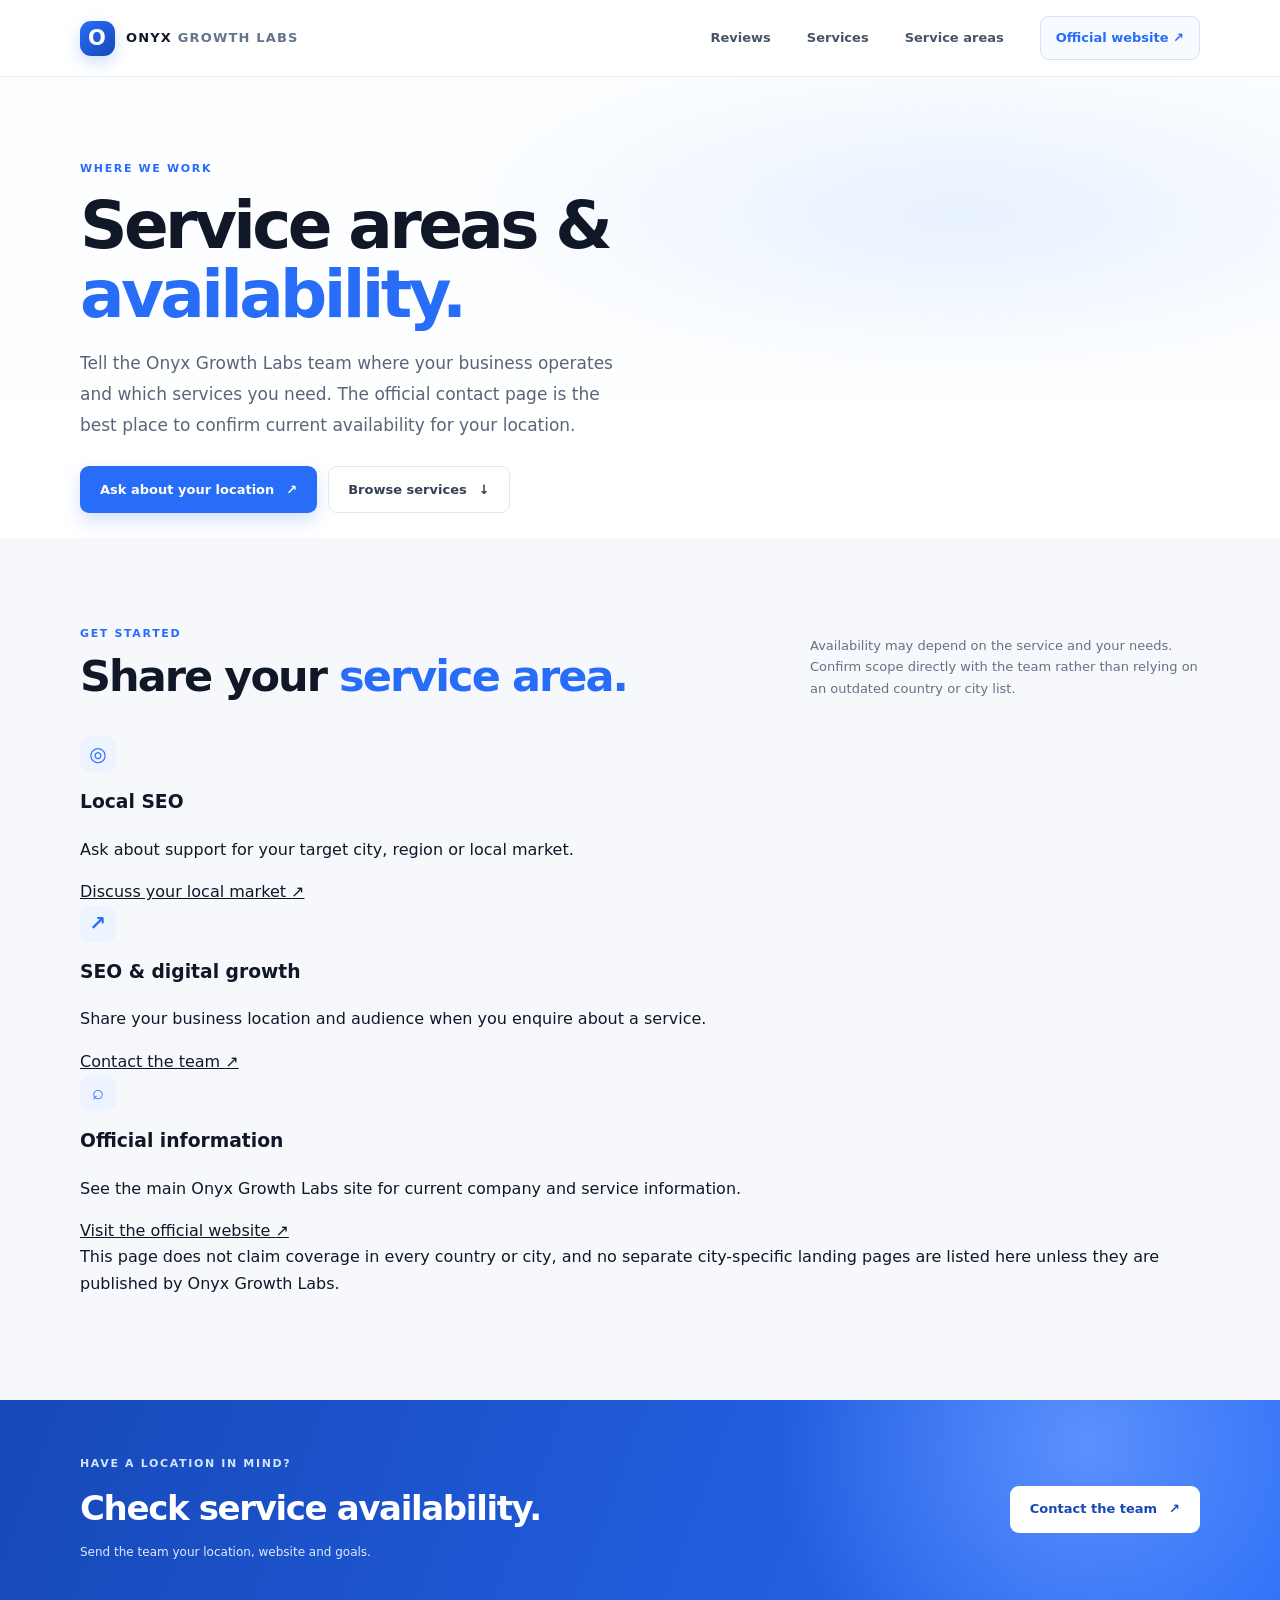
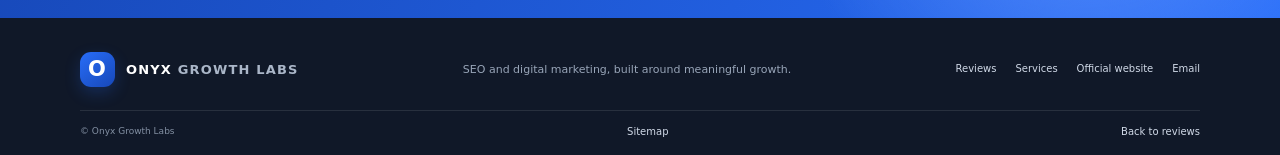
==== commit 6910f8af: "Improve reviews hub and service-area navigation" ====
--- a/service-area.html
+++ b/service-area.html
@@ -1,42 +1,23 @@
-<!DOCTYPE html>
-<html lang="en">
+<!doctype html>
+<html lang="en-GB">
 <head>
-<meta charset="UTF-8">
-<meta name="viewport" content="width=device-width, initial-scale=1.0">
-<title>Service Areas | Onyx Growth Labs</title>
-<meta name="description" content="Onyx Growth Labs service areas: SEO and digital marketing services in 195 countries, with capitals and major cities listed for each service area.">
-<style>
-body{font-family:Arial,Helvetica,sans-serif;margin:0;background:#0f1115;color:#e8eaed}
-.wrap{max-width:820px;margin:0 auto;padding:40px 20px}
-h1{font-size:32px;margin:0 0 6px}
-.sub{color:#9aa0a6;margin:0 0 28px}
-.card{background:#171a21;border:1px solid #262b36;border-radius:12px;padding:24px;margin-bottom:20px}
-.stars{font-size:22px;color:#fbbc04;letter-spacing:3px}
-.rating{font-size:20px;margin:8px 0 4px}
-.small{color:#9aa0a6;font-size:14px}
-.btn{display:inline-block;background:#fbbc04;color:#111;padding:12px 20px;border-radius:8px;text-decoration:none;font-weight:bold;margin:6px 8px 6px 0}
-.btn.alt{background:#262b36;color:#e8eaed;border:1px solid #3c4353}
-.review{border-bottom:1px solid #262b36;padding:14px 0}
-.review:last-child{border-bottom:none}
-.who{color:#9aa0a6;font-size:14px;margin-top:6px}
-ul{line-height:1.9;padding-left:20px}
-a{color:#8ab4f8}
-footer{color:#9aa0a6;font-size:13px;margin-top:30px}
-</style>
+  <meta charset="utf-8">
+  <meta name="viewport" content="width=device-width, initial-scale=1">
+  <meta name="theme-color" content="#101828">
+  <title>Service Areas &amp; Availability | Onyx Growth Labs</title>
+  <meta name="description" content="Learn how to ask Onyx Growth Labs about SEO and digital marketing service availability for your location.">
+  <link rel="canonical" href="https://onyxgrowthlabs.github.io/onyx-growth-labs-reviews/service-area.html">
+  <link rel="stylesheet" href="styles.css">
+  <link rel="sitemap" type="application/xml" href="sitemap.xml">
 </head>
 <body>
-<div class="wrap">
-<header>
-<h1>Service Areas</h1>
-<p class="sub">SEO and digital marketing agency</p>
-<p><a class="btn" href="index.html">Client Reviews</a> <a class="btn" href="https://onyxgrowthlabs.com/">onyxgrowthlabs.com</a></p>
-</header>
-<section class="card">
-<h2>Worldwide Service Areas</h2>
-<p>Onyx Growth Labs provides SEO and digital marketing services to businesses in the following 195 countries. Each country lists its capital and major cities.</p>
-</section>
-<section class="card"><h2>Afghanistan</h2><p><strong>Capital:</strong> Kabul</p><p><strong>Major cities:</strong> Herāt, Mazār-e Sharīf, Kandahār, Jalālābād, Kunduz, Ghazni, Balkh</p></section><section class="card"><h2>Albania</h2><p><strong>Capital:</strong> Tirana</p><p><strong>Major cities:</strong> Durrës, Vlorë, Elbasan, Shkodër, Lushnjë, Berat, Korçë</p></section><section class="card"><h2>Algeria</h2><p><strong>Capital:</strong> Algiers</p><p><strong>Major cities:</strong> Oran, Constantine, Annaba, Blida, Batna, Bab Ezzouar, Djelfa</p></section><section class="card"><h2>Andorra</h2><p><strong>Capital:</strong> Andorra la Vella</p><p><strong>Major cities:</strong> les Escaldes</p></section><section class="card"><h2>Angola</h2><p><strong>Capital:</strong> Luanda</p><p><strong>Major cities:</strong> Mulenvos, Viana, Kikolo, Maianga, Camama, Golfe, Calumbo</p></section><section class="card"><h2>Antigua and Barbuda</h2><p><strong>Capital:</strong> St. John&#x27;s</p><p><strong>Major cities:</strong> Saint John’s</p></section><section class="card"><h2>Argentina</h2><p><strong>Capital:</strong> Buenos Aires</p><p><strong>Major cities:</strong> Córdoba, Rosario, Mar del Plata, San Miguel de Tucumán, Salta, Santa Fe, Avellaneda</p></section><section class="card"><h2>Armenia</h2><p><strong>Capital:</strong> Yerevan</p><p><strong>Major cities:</strong> Gyumri, Vanadzor, Abovyan, Hrazdan, Vagharshapat, Kapan, Armavir</p></section><section class="card"><h2>Australia</h2><p><strong>Capital:</strong> Canberra</p><p><strong>Major cities:</strong> Sydney, Melbourne, Brisbane, Perth, Adelaide, Gold Coast, Newcastle</p></section><section class="card"><h2>Austria</h2><p><strong>Capital:</strong> Vienna</p><p><strong>Major cities:</strong> Graz, Linz, Salzburg, Innsbruck, Klagenfurt am Wörthersee, Villach, Eisenzicken</p></section><section class="card"><h2>Azerbaijan</h2><p><strong>Capital:</strong> Baku</p><p><strong>Major cities:</strong> Sumgayit, Ganja, Khirdalan, Yevlakh, Mingachevir, Naxçıvan, Lankaran</p></section><section class="card"><h2>Bahamas</h2><p><strong>Capital:</strong> Nassau</p><p><strong>Major cities:</strong> Lucaya, Freeport, Killarney</p></section><section class="card"><h2>Bahrain</h2><p><strong>Capital:</strong> Manama</p><p><strong>Major cities:</strong> Al Muharraq, Madīnat Ḩamad, Ar Rifā‘, Sitrah, Jidd Ḩafş, Dār Kulayb, Madīnat ‘Īsá</p></section><section class="card"><h2>Bangladesh</h2><p><strong>Capital:</strong> Dhaka</p><p><strong>Major cities:</strong> Chattogram, Gazipur, Khulna, Rangpur, Rajshahi, Comilla, Mohammadpur</p></section><section class="card"><h2>Barbados</h2><p><strong>Capital:</strong> Bridgetown</p></section><section class="card"><h2>Belarus</h2><p><strong>Capital:</strong> Minsk</p><p><strong>Major cities:</strong> Homyel&#x27;, Hrodna, Vitebsk, Mahilyow, Brest, Bobruysk, Baranovichi</p></section><section class="card"><h2>Belgium</h2><p><strong>Capital:</strong> Brussels</p><p><strong>Major cities:</strong> Antwerp, Gent, Charleroi, Liège, Anderlecht, Schaerbeek, Brugge</p></section><section class="card"><h2>Belize</h2><p><strong>Capital:</strong> Belmopan</p><p><strong>Major cities:</strong> Belize City, San Ignacio, San Pedro, Orange Walk</p></section><section class="card"><h2>Benin</h2><p><strong>Capital:</strong> Porto-Novo</p><p><strong>Major cities:</strong> Cotonou, Abomey-Calavi, Parakou, Godomè, Abomey, Djougou, Bohicon</p></section><section class="card"><h2>Bhutan</h2><p><strong>Capital:</strong> Thimphu</p><p><strong>Major cities:</strong> Phuntsholing, Tsirang, Punākha</p></section><section class="card"><h2>Bolivia</h2><p><strong>Capital:</strong> Sucre</p><p><strong>Major cities:</strong> La Paz, Santa Cruz de la Sierra, Cochabamba, Oruro, Sacaba, Quillacollo, Tarija</p></section><section class="card"><h2>Bosnia and Herzegovina</h2><p><strong>Capital:</strong> Sarajevo</p><p><strong>Major cities:</strong> Banja Luka, Zenica, Tuzla, Mostar, Bihać, Ilidža, Lukavac</p></section><section class="card"><h2>Botswana</h2><p><strong>Capital:</strong> Gaborone</p><p><strong>Major cities:</strong> Francistown, Mogoditshane, Maun, Molepolole, Serowe, Tlokweng, Palapye</p></section><section class="card"><h2>Brazil</h2><p><strong>Capital:</strong> Brasilia</p><p><strong>Major cities:</strong> São Paulo, Rio de Janeiro, Belo Horizonte, Salvador, Fortaleza, Manaus, Brasília</p></section><section class="card"><h2>Brunei</h2><p><strong>Capital:</strong> Bandar Seri Begawan</p><p><strong>Major cities:</strong> Sengkurong, Mentiri, Kuala Belait, Tutong, Serasa, Liang</p></section><section class="card"><h2>Bulgaria</h2><p><strong>Capital:</strong> Sofia</p><p><strong>Major cities:</strong> Plovdiv, Varna, Burgas, Stara Zagora, Ruse, Pleven, Sliven</p></section><section class="card"><h2>Burkina Faso</h2><p><strong>Capital:</strong> Ouagadougou</p><p><strong>Major cities:</strong> Bobo-Dioulasso, Koudougou, Saaba, Ouahigouya, Kaya, Banfora, Pouytenga</p></section><section class="card"><h2>Burundi</h2><p><strong>Capital:</strong> Gitega</p><p><strong>Major cities:</strong> Bujumbura, Ngozi, Mpanda, Rumonge, Cibitoke, Kayanza, Cendajuru</p></section><section class="card"><h2>Cabo Verde</h2><p><strong>Capital:</strong> Praia</p><p><strong>Major cities:</strong> Mindelo, Espargos, Assomada</p></section><section class="card"><h2>Cambodia</h2><p><strong>Capital:</strong> Phnom Penh</p><p><strong>Major cities:</strong> Takeo, Siem Reap, Battambang, Paoy Paet, Dangkao, Kampong Chhnang, Sihanoukville</p></section><section class="card"><h2>Cameroon</h2><p><strong>Capital:</strong> Yaounde</p><p><strong>Major cities:</strong> Douala, Yaoundé, Bamenda, Bafoussam, Maroua, Ngaoundéré, Kumba</p></section><section class="card"><h2>Canada</h2><p><strong>Capital:</strong> Ottawa</p><p><strong>Major cities:</strong> Toronto, Montréal, Calgary, Edmonton, Winnipeg, Mississauga, Vancouver</p></section><section class="card"><h2>Central African Republic</h2><p><strong>Capital:</strong> Bangui</p><p><strong>Major cities:</strong> Bimbo, Bégoua, Carnot, Berbérati, Bambari, Bouar, Bossangoa</p></section><section class="card"><h2>Chad</h2><p><strong>Capital:</strong> N&#x27;Djamena</p><p><strong>Major cities:</strong> Moundou, Abéché, Sarh, Kelo, Am Timan, Doba, Pala</p></section><section class="card"><h2>Chile</h2><p><strong>Capital:</strong> Santiago</p><p><strong>Major cities:</strong> Puente Alto, Maipú, Antofagasta, Viña del Mar, Valparaíso, San Bernardo, Puerto Montt</p></section><section class="card"><h2>China</h2><p><strong>Capital:</strong> Beijing</p><p><strong>Major cities:</strong> Shanghai, Chongqing, Chengdu, Guangzhou, Shenzhen, Tianjin, Wuhan</p></section><section class="card"><h2>Colombia</h2><p><strong>Capital:</strong> Bogota</p><p><strong>Major cities:</strong> Bogotá, Cali, Medellín, Barranquilla, Cartagena, Cúcuta, Soacha</p></section><section class="card"><h2>Comoros</h2><p><strong>Capital:</strong> Moroni</p><p><strong>Major cities:</strong> Moutsamoudou, Fomboni</p></section><section class="card"><h2>Costa Rica</h2><p><strong>Capital:</strong> San Jose</p><p><strong>Major cities:</strong> San José, Limón, Alajuela, Liberia, Paraíso, Puntarenas, San Isidro</p></section><section class="card"><h2>Croatia</h2><p><strong>Capital:</strong> Zagreb</p><p><strong>Major cities:</strong> Split, Rijeka, Osijek, Zadar, Sesvete, Pula, Slavonski Brod</p></section><section class="card"><h2>Cuba</h2><p><strong>Capital:</strong> Havana</p><p><strong>Major cities:</strong> Santiago de Cuba, Camagüey, Holguín, Guantánamo, Santa Clara, Arroyo Naranjo, Las Tunas</p></section><section class="card"><h2>Cyprus</h2><p><strong>Capital:</strong> Nicosia</p><p><strong>Major cities:</strong> Limassol, Larnaca, Stróvolos, Famagusta, Káto Lakatámeia, Paphos, Kyrenia</p></section><section class="card"><h2>Czechia</h2><p><strong>Capital:</strong> Prague</p><p><strong>Major cities:</strong> Brno, Ostrava, Pilsen, Liberec, Olomouc, České Budějovice, Hradec Králové</p></section><section class="card"><h2>Democratic Republic of the Congo</h2><p><strong>Capital:</strong> Kinshasa</p><p><strong>Major cities:</strong> Lubumbashi, Mbuji-Mayi, Kisangani, Kananga, Bukavu, Kolwezi, Likasi</p></section><section class="card"><h2>Denmark</h2><p><strong>Capital:</strong> Copenhagen</p><p><strong>Major cities:</strong> Århus, Odense, Aalborg, Frederiksberg, Esbjerg, Randers, Kolding</p></section><section class="card"><h2>Djibouti</h2><p><strong>Capital:</strong> Djibouti</p><p><strong>Major cities:</strong> Balbala, Ali Sabih, Dikhil, Tadjoura, Arta, Obock</p></section><section class="card"><h2>Dominica</h2><p><strong>Capital:</strong> Roseau</p></section><section class="card"><h2>Dominican Republic</h2><p><strong>Capital:</strong> Santo Domingo</p><p><strong>Major cities:</strong> Santiago de los Caballeros, Santo Domingo Oeste, Santo Domingo Este, San Pedro de Macorís, La Romana, San Cristóbal, Puerto Plata</p></section><section class="card"><h2>Ecuador</h2><p><strong>Capital:</strong> Quito</p><p><strong>Major cities:</strong> Guayaquil, Cuenca, Santo Domingo de los Colorados, Ambato, Portoviejo, Eloy Alfaro, Machala</p></section><section class="card"><h2>Egypt</h2><p><strong>Capital:</strong> Cairo</p><p><strong>Major cities:</strong> Alexandria, Giza, Shubrā al Khaymah, Port Said, Suez, Al Mansurah, Al Maḩallah al Kubrá</p></section><section class="card"><h2>El Salvador</h2><p><strong>Capital:</strong> San Salvador</p><p><strong>Major cities:</strong> Soyapango, San Miguel, Santa Ana, Mejicanos, Santa Tecla, Apopa, Delgado</p></section><section class="card"><h2>Equatorial Guinea</h2><p><strong>Capital:</strong> Ciudad de la Paz</p><p><strong>Major cities:</strong> Bata, Malabo, Ebebiyin, Añisoc, Aconibe</p></section><section class="card"><h2>Eritrea</h2><p><strong>Capital:</strong> Asmara</p><p><strong>Major cities:</strong> Keren, Himora, Af’abet, Massawa, Assab, Mendefera, Barentu</p></section><section class="card"><h2>Estonia</h2><p><strong>Capital:</strong> Tallinn</p><p><strong>Major cities:</strong> Tartu, Narva, Pärnu, Kohtla-Järve, Viljandi, Maardu</p></section><section class="card"><h2>Eswatini</h2><p><strong>Capital:</strong> Mbabane</p><p><strong>Major cities:</strong> Manzini, Lobamba</p></section><section class="card"><h2>Ethiopia</h2><p><strong>Capital:</strong> Addis Ababa</p><p><strong>Major cities:</strong> Jijiga, Gonder, Mek&#x27;ele, Nazrēt, Warder, Awasa, Bahir Dar</p></section><section class="card"><h2>Fiji</h2><p><strong>Capital:</strong> Suva</p><p><strong>Major cities:</strong> Nasinu, Lautoka, Nadi, Labasa, Lami, Sigatoka</p></section><section class="card"><h2>Finland</h2><p><strong>Capital:</strong> Helsinki</p><p><strong>Major cities:</strong> Espoo, Tampere, Vantaa, Oulu, Turku, Jyväskylä, Kuopio</p></section><section class="card"><h2>France</h2><p><strong>Capital:</strong> Paris</p><p><strong>Major cities:</strong> Marseille, Lyon, Toulouse, Nice, Nantes, Marne La Vallée, Strasbourg</p></section><section class="card"><h2>Gabon</h2><p><strong>Capital:</strong> Libreville</p><p><strong>Major cities:</strong> Port-Gentil, Franceville, Owendo, Oyem, Moanda, Ntoum, Lambaréné</p></section><section class="card"><h2>Gambia</h2><p><strong>Capital:</strong> Banjul</p><p><strong>Major cities:</strong> Serekunda, Brikama, Sukuta, Talinding, Faji Kunda, Bakau, Nema Kunku</p></section><section class="card"><h2>Georgia</h2><p><strong>Capital:</strong> Tbilisi</p><p><strong>Major cities:</strong> Batumi, Kutaisi, Rustavi, Sokhumi, Gori, Poti, Zugdidi</p></section><section class="card"><h2>Germany</h2><p><strong>Capital:</strong> Berlin</p><p><strong>Major cities:</strong> Hamburg, Munich, Köln, Frankfurt am Main, Düsseldorf, Stuttgart, Essen</p></section><section class="card"><h2>Ghana</h2><p><strong>Capital:</strong> Accra</p><p><strong>Major cities:</strong> Kumasi, Tamale, Takoradi, Sekondi, Cape Coast, Atsiaman, Ashaiman</p></section><section class="card"><h2>Greece</h2><p><strong>Capital:</strong> Athens</p><p><strong>Major cities:</strong> Thessaloníki, Pátra, Piraeus, Lárisa, Peristéri, Irákleion, Kallithéa</p></section><section class="card"><h2>Grenada</h2><p><strong>Capital:</strong> St. George&#x27;s</p><p><strong>Major cities:</strong> Saint George&#x27;s</p></section><section class="card"><h2>Guatemala</h2><p><strong>Capital:</strong> Guatemala City</p><p><strong>Major cities:</strong> Villa Nueva, Mixco, Cobán, Quetzaltenango, Jalapa, Escuintla, Villa Canales</p></section><section class="card"><h2>Guinea</h2><p><strong>Capital:</strong> Conakry</p><p><strong>Major cities:</strong> Camayenne, Nzérékoré, Kankan, Manéah, Dixinn, Dubréka, Kindia</p></section><section class="card"><h2>Guinea-Bissau</h2><p><strong>Capital:</strong> Bissau</p><p><strong>Major cities:</strong> Gabú, Contumo, Reino de Bandim, Bafatá, Reino de Antula, Quelele, Plaque</p></section><section class="card"><h2>Guyana</h2><p><strong>Capital:</strong> Georgetown</p><p><strong>Major cities:</strong> Linden, New Amsterdam</p></section><section class="card"><h2>Haiti</h2><p><strong>Capital:</strong> Port-au-Prince</p><p><strong>Major cities:</strong> Carrefour, Delmas, Pétionville, Port-de-Paix, Saint-Marc, Cité Soleil, Croix-des-Bouquets</p></section><section class="card"><h2>Honduras</h2><p><strong>Capital:</strong> Tegucigalpa</p><p><strong>Major cities:</strong> San Pedro Sula, Danlí, La Ceiba, Puerto Cortez, Catacamas, Choloma, Siguatepeque</p></section><section class="card"><h2>Hungary</h2><p><strong>Capital:</strong> Budapest</p><p><strong>Major cities:</strong> Debrecen, Szeged, Miskolc, Pécs, Győr, Nyíregyháza, Kecskemét</p></section><section class="card"><h2>Iceland</h2><p><strong>Capital:</strong> Reykjavik</p><p><strong>Major cities:</strong> Reykjavík, Kópavogur, Hafnarfjörður, Reykjanesbær, Akureyri, Keflavík</p></section><section class="card"><h2>India</h2><p><strong>Capital:</strong> New Delhi</p><p><strong>Major cities:</strong> Mumbai, Delhi, Bengaluru, Hyderabad, Ahmedabad, Chennai, Kolkata</p></section><section class="card"><h2>Indonesia</h2><p><strong>Capital:</strong> Jakarta</p><p><strong>Major cities:</strong> Surabaya, Bekasi, Bandung, Medan, Depok, Tangerang, Palembang</p></section><section class="card"><h2>Iran</h2><p><strong>Capital:</strong> Tehran</p><p><strong>Major cities:</strong> Mashhad, Isfahan, Karaj, Tabriz, Shiraz, Qom, Ahvaz</p></section><section class="card"><h2>Iraq</h2><p><strong>Capital:</strong> Baghdad</p><p><strong>Major cities:</strong> Mosul, Erbil, Basrah, Karbala, Sadr City, Kirkuk, Abū Ghurayb</p></section><section class="card"><h2>Ireland</h2><p><strong>Capital:</strong> Dublin</p><p><strong>Major cities:</strong> Cork, Limerick, Galway, Tallaght, Waterford, Drogheda, Dundalk</p></section><section class="card"><h2>Israel</h2><p><strong>Capital:</strong> Jerusalem</p><p><strong>Major cities:</strong> Tel Aviv, Haifa, Rishon LeTsiyyon, Petaẖ Tiqva, Netanya, Ashdod, Bnei Brak</p></section><section class="card"><h2>Italy</h2><p><strong>Capital:</strong> Rome</p><p><strong>Major cities:</strong> Milan, Naples, Turin, Palermo, Genoa, Bologna, Florence</p></section><section class="card"><h2>Ivory Coast</h2><p><strong>Capital:</strong> Yamoussoukro</p><p><strong>Major cities:</strong> Abidjan, Abobo, Bouaké, Korhogo, Daloa, Koumassi, San-Pédro</p></section><section class="card"><h2>Jamaica</h2><p><strong>Capital:</strong> Kingston</p><p><strong>Major cities:</strong> Spanish Town, Portmore, Montego Bay, Mandeville, May Pen, Ocho Rios, Old Harbour</p></section><section class="card"><h2>Japan</h2><p><strong>Capital:</strong> Tokyo</p><p><strong>Major cities:</strong> Yokohama, Osaka, Nagoya, Sapporo, Fukuoka, Kawasaki, Kobe</p></section><section class="card"><h2>Jordan</h2><p><strong>Capital:</strong> Amman</p><p><strong>Major cities:</strong> Zarqa, Irbid, Russeifa, Khuraybat as Sūq, Wādī as Sīr, Ar Ramthā, Ṣuwayliḥ</p></section><section class="card"><h2>Kazakhstan</h2><p><strong>Capital:</strong> Nur-Sultan</p><p><strong>Major cities:</strong> Almaty, Astana, Shymkent, Aktobe, Karagandy, Taraz, Kyzylorda</p></section><section class="card"><h2>Kenya</h2><p><strong>Capital:</strong> Nairobi</p><p><strong>Major cities:</strong> Kakamega, Mombasa, Nakuru, Ruiru, Eldoret, Kisumu, Kikuyu</p></section><section class="card"><h2>Kiribati</h2><p><strong>Capital:</strong> Tarawa</p></section><section class="card"><h2>Kuwait</h2><p><strong>Capital:</strong> Kuwait City</p><p><strong>Major cities:</strong> Al Aḩmadī, Ḩawallī, Şabāḩ as Sālim, Al Farwānīyah, Al Faḩāḩīl, Ar Riqqah, Al Manqaf</p></section><section class="card"><h2>Kyrgyzstan</h2><p><strong>Capital:</strong> Bishkek</p><p><strong>Major cities:</strong> Osh, Manas, Karakol, Tokmok, Uzgen, Kara-Balta, Balykchy</p></section><section class="card"><h2>Laos</h2><p><strong>Capital:</strong> Vientiane</p><p><strong>Major cities:</strong> Savannakhet, Thakhèk, Pakse, Ban Khoan, Xam Nua, Luang Prabang, Muang Phônsavan</p></section><section class="card"><h2>Latvia</h2><p><strong>Capital:</strong> Riga</p><p><strong>Major cities:</strong> Daugavpils, Liepāja, Jelgava, Jūrmala, Ventspils, Rēzekne, Valmiera</p></section><section class="card"><h2>Lebanon</h2><p><strong>Capital:</strong> Beirut</p><p><strong>Major cities:</strong> Tripoli, Sidon, Tyre, Aley, Nabatîyé et Tahta, Habboûch, Jounieh</p></section><section class="card"><h2>Lesotho</h2><p><strong>Capital:</strong> Maseru</p><p><strong>Major cities:</strong> Maputsoe, Mohale&#x27;s Hoek, Mafeteng, Hlotse, Butha-Buthe, Mabote, Quthing</p></section><section class="card"><h2>Liberia</h2><p><strong>Capital:</strong> Monrovia</p><p><strong>Major cities:</strong> Gbarnga, Buchanan, Ganta, Kakata, Zwedru, Harbel, Harper</p></section><section class="card"><h2>Libya</h2><p><strong>Capital:</strong> Tripoli</p><p><strong>Major cities:</strong> Benghazi, Misratah, Zliten, Al Khums, Az Zāwīyah, Zawiya, Janzūr</p></section><section class="card"><h2>Liechtenstein</h2><p><strong>Capital:</strong> Vaduz</p></section><section class="card"><h2>Lithuania</h2><p><strong>Capital:</strong> Vilnius</p><p><strong>Major cities:</strong> Kaunas, Klaipėda, Šiauliai, Panevėžys, Alytus, Marijampolė, Mazeikiai</p></section><section class="card"><h2>Luxembourg</h2><p><strong>Capital:</strong> Luxembourg</p><p><strong>Major cities:</strong> Esch-sur-Alzette, Dudelange</p></section><section class="card"><h2>Madagascar</h2><p><strong>Capital:</strong> Antananarivo</p><p><strong>Major cities:</strong> Toamasina, Antsirabe, Mahajanga, Fianarantsoa, Toliara, Antsiranana, Sambava</p></section><section class="card"><h2>Malawi</h2><p><strong>Capital:</strong> Lilongwe</p><p><strong>Major cities:</strong> Blantyre, Mzuzu, Zomba, Karonga, Kasungu, Mangochi, Salima</p></section><section class="card"><h2>Malaysia</h2><p><strong>Capital:</strong> Kuala Lumpur</p><p><strong>Major cities:</strong> Johor Bahru, Kampung Baru Subang, Petaling Jaya, Ipoh, Shah Alam, Bukit Rahman Putra, Pelentong</p></section><section class="card"><h2>Maldives</h2><p><strong>Capital:</strong> Male</p></section><section class="card"><h2>Mali</h2><p><strong>Capital:</strong> Bamako</p><p><strong>Major cities:</strong> Sikasso, Koutiala, Ségou, Kayes, Mopti, Gao, Kati</p></section><section class="card"><h2>Malta</h2><p><strong>Capital:</strong> Valletta</p><p><strong>Major cities:</strong> San Pawl il-Baħar, Birkirkara, Mosta, Sliema, Qormi, Żabbar</p></section><section class="card"><h2>Marshall Islands</h2><p><strong>Capital:</strong> Majuro</p><p><strong>Major cities:</strong> Dalap-Uliga-Dorrit</p></section><section class="card"><h2>Mauritania</h2><p><strong>Capital:</strong> Nouakchott</p><p><strong>Major cities:</strong> Nouadhibou, Kiffa, Dar Naim, Néma, Mbera, Ksar, Kaédi</p></section><section class="card"><h2>Mauritius</h2><p><strong>Capital:</strong> Port Louis</p><p><strong>Major cities:</strong> Vacoas, Beau Bassin-Rose Hill, Curepipe, Quatre Bornes, Triolet, Goodlands, Bel Air Rivière Sèche</p></section><section class="card"><h2>Mexico</h2><p><strong>Capital:</strong> Mexico City</p><p><strong>Major cities:</strong> Tijuana, Iztapalapa, Puebla, Ecatepec de Morelos, Santiago de Querétaro, León de los Aldama, Ciudad Juárez</p></section><section class="card"><h2>Micronesia</h2><p><strong>Capital:</strong> Palikir</p></section><section class="card"><h2>Moldova</h2><p><strong>Capital:</strong> Chisinau</p><p><strong>Major cities:</strong> Tiraspol, Bălţi, Bender, Rîbniţa, Cahul, Ungheni, Soroca</p></section><section class="card"><h2>Monaco</h2><p><strong>Capital:</strong> Monaco</p></section><section class="card"><h2>Mongolia</h2><p><strong>Capital:</strong> Ulaanbaatar</p><p><strong>Major cities:</strong> Ulan Bator, Erdenet, Darhan, Choibalsan, Nalayh, Mörön, Bayanhongor</p></section><section class="card"><h2>Montenegro</h2><p><strong>Capital:</strong> Podgorica</p><p><strong>Major cities:</strong> Nikšić, Herceg Novi, Pljevlja, Budva, Bar, Bijelo Polje, Cetinje</p></section><section class="card"><h2>Morocco</h2><p><strong>Capital:</strong> Rabat</p><p><strong>Major cities:</strong> Casablanca, Fes, Tangier, Marrakesh, Salé, Agadir, Meknes</p></section><section class="card"><h2>Mozambique</h2><p><strong>Capital:</strong> Maputo</p><p><strong>Major cities:</strong> Matola, Nampula, Beira, Chimoio, Tete, Quelimane, Lichinga</p></section><section class="card"><h2>Myanmar</h2><p><strong>Capital:</strong> Nay Pyi Taw</p><p><strong>Major cities:</strong> Yangon, Mandalay, Hlaingthaya, Mawlamyine, Kalemyo, Insein, Bago</p></section><section class="card"><h2>Namibia</h2><p><strong>Capital:</strong> Windhoek</p><p><strong>Major cities:</strong> Rundu, Walvis Bay, Swakopmund, Oshakati, Rehoboth, Katima Mulilo, Otjiwarongo</p></section><section class="card"><h2>Nauru</h2><p><strong>Capital:</strong> Yaren</p></section><section class="card"><h2>Nepal</h2><p><strong>Capital:</strong> Kathmandu</p><p><strong>Major cities:</strong> Pokhara, Bharatpur, Pātan, Birgañj, Biratnagar, Dhangaḍhi̇̄, Hetauda</p></section><section class="card"><h2>Netherlands</h2><p><strong>Capital:</strong> Amsterdam</p><p><strong>Major cities:</strong> Rotterdam, The Hague, Utrecht, Groningen, Eindhoven, Tilburg, Breda</p></section><section class="card"><h2>New Zealand</h2><p><strong>Capital:</strong> Wellington</p><p><strong>Major cities:</strong> Auckland, Christchurch, Manukau City, Hamilton, Tauranga, Dunedin, Lower Hutt</p></section><section class="card"><h2>Nicaragua</h2><p><strong>Capital:</strong> Managua</p><p><strong>Major cities:</strong> León, Masaya, Chinandega, Matagalpa, Estelí, Granada, Mateare</p></section><section class="card"><h2>Niger</h2><p><strong>Capital:</strong> Niamey</p><p><strong>Major cities:</strong> Maradi, Zinder, Tahoua, Agadez, Arlit, Alaghsas, Birni N Konni</p></section><section class="card"><h2>Nigeria</h2><p><strong>Capital:</strong> Abuja</p><p><strong>Major cities:</strong> Lagos, Kano, Ibadan, Port Harcourt, Kaduna, Benin City, Onitsha</p></section><section class="card"><h2>North Korea</h2><p><strong>Capital:</strong> Pyongyang</p><p><strong>Major cities:</strong> Hamhŭng, Namp’o, Sunch’ŏn, Hŭngnam, Kaesŏng, Wŏnsan, Chongjin</p></section><section class="card"><h2>North Macedonia</h2><p><strong>Capital:</strong> Skopje</p><p><strong>Major cities:</strong> Kumanovo, Prilep, Bitola, Čair, Tetovo, Kisela Voda, Veles</p></section><section class="card"><h2>Norway</h2><p><strong>Capital:</strong> Oslo</p><p><strong>Major cities:</strong> Bergen, Trondheim, Stavanger, Kristiansand, Drammen, Lillestrøm, Sandnes</p></section><section class="card"><h2>Oman</h2><p><strong>Capital:</strong> Muscat</p><p><strong>Major cities:</strong> Seeb, Bawshar, ‘Ibrī, Şalālah, Şaḩam, Rustaq, Sohar</p></section><section class="card"><h2>Pakistan</h2><p><strong>Capital:</strong> Islamabad</p><p><strong>Major cities:</strong> Lahore, Karachi, Peshawar, Faisalabad, Rawalpindi, Gujranwala, Multan</p></section><section class="card"><h2>Palau</h2><p><strong>Capital:</strong> Melekeok</p><p><strong>Major cities:</strong> Ngerulmud</p></section><section class="card"><h2>Palestine</h2><p><strong>Capital:</strong> East Jerusalem</p><p><strong>Major cities:</strong> Gaza, Khān Yūnis, Jabālyā, Hebron, Nablus, Rafaḩ, Dayr al Balaḩ</p></section><section class="card"><h2>Panama</h2><p><strong>Capital:</strong> Panama City</p><p><strong>Major cities:</strong> San Miguelito, Juan Díaz, David, Colón, Arraiján, La Chorrera, Tocumen</p></section><section class="card"><h2>Papua New Guinea</h2><p><strong>Capital:</strong> Port Moresby</p><p><strong>Major cities:</strong> Lae, Arawa, Mount Hagen, Popondetta, Madang, Kokopo, Mendi</p></section><section class="card"><h2>Paraguay</h2><p><strong>Capital:</strong> Asuncion</p><p><strong>Major cities:</strong> Asunción, Ciudad del Este, San Lorenzo, Capiatá, Lambaré, Fernando de la Mora, Limpio</p></section><section class="card"><h2>Peru</h2><p><strong>Capital:</strong> Lima</p><p><strong>Major cities:</strong> Callao, Arequipa, Trujillo, Piura, Chiclayo, Huancayo, Cusco</p></section><section class="card"><h2>Philippines</h2><p><strong>Capital:</strong> Manila</p><p><strong>Major cities:</strong> Quezon City, Davao, Caloocan, Taguig, Budta, Malingao, Zamboanga</p></section><section class="card"><h2>Poland</h2><p><strong>Capital:</strong> Warsaw</p><p><strong>Major cities:</strong> Kraków, Wrocław, Łódź, Poznań, Gdańsk, Szczecin, Lublin</p></section><section class="card"><h2>Portugal</h2><p><strong>Capital:</strong> Lisbon</p><p><strong>Major cities:</strong> Porto, Braga, Amadora, Coimbra, Leiria, Setúbal, Funchal</p></section><section class="card"><h2>Qatar</h2><p><strong>Capital:</strong> Doha</p><p><strong>Major cities:</strong> Ar Rayyān, Lusail, Az̧ Z̧a‘āyin, Umm Ghuwaylīnah, Umm Şalāl Muḩammad, Mu‘aydhir Rawḑat Rāshid, Al Wakrah</p></section><section class="card"><h2>Republic of the Congo</h2><p><strong>Capital:</strong> Brazzaville</p><p><strong>Major cities:</strong> Pointe-Noire, Dolisie, Nkayi, Kayes, Impfondo, Ouesso, Owando</p></section><section class="card"><h2>Romania</h2><p><strong>Capital:</strong> Bucharest</p><p><strong>Major cities:</strong> Iaşi, Constanţa, Cluj-Napoca, Braşov, Timişoara, Craiova, Galaţi</p></section><section class="card"><h2>Russia</h2><p><strong>Capital:</strong> Moscow</p><p><strong>Major cities:</strong> Saint Petersburg, Novosibirsk, Yekaterinburg, Nizhniy Novgorod, Kazan, Chelyabinsk, Omsk</p></section><section class="card"><h2>Rwanda</h2><p><strong>Capital:</strong> Kigali</p><p><strong>Major cities:</strong> Gisenyi, Musanze, Nyagatare, Gitarama, Muhanga, Butare, Kibuye</p></section><section class="card"><h2>Saint Kitts and Nevis</h2><p><strong>Capital:</strong> Basseterre</p></section><section class="card"><h2>Saint Lucia</h2><p><strong>Capital:</strong> Castries</p><p><strong>Major cities:</strong> Gros Islet</p></section><section class="card"><h2>Saint Vincent and the Grenadines</h2><p><strong>Capital:</strong> Kingstown</p><p><strong>Major cities:</strong> Calliaqua</p></section><section class="card"><h2>Samoa</h2><p><strong>Capital:</strong> Apia</p></section><section class="card"><h2>San Marino</h2><p><strong>Capital:</strong> San Marino</p></section><section class="card"><h2>Sao Tome and Principe</h2><p><strong>Capital:</strong> Sao Tome</p><p><strong>Major cities:</strong> São Tomé</p></section><section class="card"><h2>Saudi Arabia</h2><p><strong>Capital:</strong> Riyadh</p><p><strong>Major cities:</strong> Jeddah, Makkah, Madinah, Dammam, Sulţānah, Buraydah, Ta’if</p></section><section class="card"><h2>Senegal</h2><p><strong>Capital:</strong> Dakar</p><p><strong>Major cities:</strong> Pikine, Touba, Guédiawaye, Thiès, Kaolack, Rufisque, Mbour</p></section><section class="card"><h2>Serbia</h2><p><strong>Capital:</strong> Belgrade</p><p><strong>Major cities:</strong> Niš, Novi Sad, Novi Beograd, Zemun, Kragujevac, Čačak, Subotica</p></section><section class="card"><h2>Seychelles</h2><p><strong>Capital:</strong> Victoria</p></section><section class="card"><h2>Sierra Leone</h2><p><strong>Capital:</strong> Freetown</p><p><strong>Major cities:</strong> Kenema, Bo, Koidu, Makeni, Waterloo, Port Loko, Njala</p></section><section class="card"><h2>Singapore</h2><p><strong>Capital:</strong> Singapore</p><p><strong>Major cities:</strong> Ulu Bedok, Bedok New Town, Sengkang New Town, Jurong Town, Woodlands, Jurong West, Yishun New Town</p></section><section class="card"><h2>Slovakia</h2><p><strong>Capital:</strong> Bratislava</p><p><strong>Major cities:</strong> Košice, Petržalka, Nitra, Prešov, Žilina, Banská Bystrica, Trnava</p></section><section class="card"><h2>Slovenia</h2><p><strong>Capital:</strong> Ljubljana</p><p><strong>Major cities:</strong> Maribor, Celje, Kranj, Koper, Novo Mesto, Velenje, Ptuj</p></section><section class="card"><h2>Solomon Islands</h2><p><strong>Capital:</strong> Honiara</p><p><strong>Major cities:</strong> Panatina, Tandai, Malango</p></section><section class="card"><h2>Somalia</h2><p><strong>Capital:</strong> Mogadishu</p><p><strong>Major cities:</strong> Borama, Hargeysa, Berbera, Kismayo, Marka, El Dibir, Ruqi</p></section><section class="card"><h2>South Africa</h2><p><strong>Capital:</strong> Pretoria</p><p><strong>Major cities:</strong> Johannesburg, Cape Town, Durban, Soweto, Gqeberha, Soshanguve, Pietermaritzburg</p></section><section class="card"><h2>South Korea</h2><p><strong>Capital:</strong> Seoul</p><p><strong>Major cities:</strong> Busan, Incheon, Daegu, Daejeon, Gwangju, Suwon, Ulsan</p></section><section class="card"><h2>South Sudan</h2><p><strong>Capital:</strong> Juba</p><p><strong>Major cities:</strong> Winejok, Yei, Malakal, Wau, Kuacjok, Pajok, Gogrial</p></section><section class="card"><h2>Spain</h2><p><strong>Capital:</strong> Madrid</p><p><strong>Major cities:</strong> Barcelona, Valencia, Zaragoza, Sevilla, Málaga, Murcia, Palma</p></section><section class="card"><h2>Sri Lanka</h2><p><strong>Capital:</strong> Colombo</p><p><strong>Major cities:</strong> Dehiwala-Mount Lavinia, Maharagama, Jaffna, Moratuwa, Negombo, Pita Kotte, Sri Jayewardenepura Kotte</p></section><section class="card"><h2>Sudan</h2><p><strong>Capital:</strong> Khartoum</p><p><strong>Major cities:</strong> Omdurman, Khartoum North, Nyala, Port Sudan, Kassala, El Obeid, Al Qadarif</p></section><section class="card"><h2>Suriname</h2><p><strong>Capital:</strong> Paramaribo</p><p><strong>Major cities:</strong> Lelydorp</p></section><section class="card"><h2>Sweden</h2><p><strong>Capital:</strong> Stockholm</p><p><strong>Major cities:</strong> Gothenburg, Malmö, Uppsala, Linköping, Örebro, Sollentuna, Umeå</p></section><section class="card"><h2>Switzerland</h2><p><strong>Capital:</strong> Bern</p><p><strong>Major cities:</strong> Zürich, Geneva, Basel, Lausanne, Winterthur, Luzern, Sankt Gallen</p></section><section class="card"><h2>Syria</h2><p><strong>Capital:</strong> Damascus</p><p><strong>Major cities:</strong> Aleppo, Homs, Latakia, Ar Raqqah, Ḩamāh, Ţarţūs, Al Ḩasakah</p></section><section class="card"><h2>Tajikistan</h2><p><strong>Capital:</strong> Dushanbe</p><p><strong>Major cities:</strong> Isfara, Istaravshan, Kŭlob, Konibodom, Khujand, Bokhtar, Qayroqqum</p></section><section class="card"><h2>Tanzania</h2><p><strong>Capital:</strong> Dodoma</p><p><strong>Major cities:</strong> Dar es Salaam, Mwanza, Zanzibar, Arusha, Mbeya, Morogoro, Kahama</p></section><section class="card"><h2>Thailand</h2><p><strong>Capital:</strong> Bangkok</p><p><strong>Major cities:</strong> Samut Prakan, Mueang Nonthaburi, Chon Buri, Phra Pradaeng, Bang Khae, Hat Yai, Pak Kret</p></section><section class="card"><h2>Timor-Leste</h2><p><strong>Capital:</strong> Dili</p><p><strong>Major cities:</strong> Maliana, Suai, Likisá, Aileu, Lospalos, Atsabe, Maubara</p></section><section class="card"><h2>Togo</h2><p><strong>Capital:</strong> Lome</p><p><strong>Major cities:</strong> Lomé, Sokodé, Kara, Atakpamé, Kpalimé, Bassar, Dapaong</p></section><section class="card"><h2>Tonga</h2><p><strong>Capital:</strong> Nuku&#x27;alofa</p></section><section class="card"><h2>Trinidad and Tobago</h2><p><strong>Capital:</strong> Port of Spain</p><p><strong>Major cities:</strong> Chaguanas, Mon Repos, San Fernando, Rio Claro, Arima, Marabella, Diego Martin</p></section><section class="card"><h2>Tunisia</h2><p><strong>Capital:</strong> Tunis</p><p><strong>Major cities:</strong> Sfax, Sousse, Sukrah, Kairouan, Bizerte, Sīdī Ḥusayn, Sakiet ed Daier</p></section><section class="card"><h2>Turkey</h2><p><strong>Capital:</strong> Ankara</p><p><strong>Major cities:</strong> Istanbul, Bursa, İzmir, Gaziantep, Diyarbakır, Adana, Kayseri</p></section><section class="card"><h2>Turkmenistan</h2><p><strong>Capital:</strong> Ashgabat</p><p><strong>Major cities:</strong> Türkmenabat, Daşoguz, Mary, Türkmenbaşy, Balkanabat, Bayramaly, Tejen</p></section><section class="card"><h2>Tuvalu</h2><p><strong>Capital:</strong> Funafuti</p></section><section class="card"><h2>Uganda</h2><p><strong>Capital:</strong> Kampala</p><p><strong>Major cities:</strong> Nansana, Kira, Bunamwaya, Kyengera, Kasangati, Mbarara, Njeru</p></section><section class="card"><h2>Ukraine</h2><p><strong>Capital:</strong> Kyiv</p><p><strong>Major cities:</strong> Kharkiv, Odesa, Dnipro, Donetsk, Lviv, Zaporizhzhya, Kryvyy Rih</p></section><section class="card"><h2>United Arab Emirates</h2><p><strong>Capital:</strong> Abu Dhabi</p><p><strong>Major cities:</strong> Dubai, Sharjah, Al Ain City, Ajman, Ras Al Khaimah, Musaffah, Jebel Ali</p></section><section class="card"><h2>United Kingdom</h2><p><strong>Capital:</strong> London</p><p><strong>Major cities:</strong> Birmingham, Glasgow, Manchester, Sheffield, Leeds, Edinburgh, Liverpool</p></section><section class="card"><h2>United States</h2><p><strong>Capital:</strong> Washington</p><p><strong>Major cities:</strong> New York City, Los Angeles, Chicago, Houston, Phoenix, Philadelphia, San Antonio</p></section><section class="card"><h2>Uruguay</h2><p><strong>Capital:</strong> Montevideo</p><p><strong>Major cities:</strong> Salto, Maldonado, Rivera, Paysandú, Las Piedras, Tacuarembó, Melo</p></section><section class="card"><h2>Uzbekistan</h2><p><strong>Capital:</strong> Tashkent</p><p><strong>Major cities:</strong> Andijon, Namangan, Samarkand, Nukus, Fergana, Bukhara, Qarshi</p></section><section class="card"><h2>Vanuatu</h2><p><strong>Capital:</strong> Port Vila</p></section><section class="card"><h2>Vatican City</h2><p><strong>Capital:</strong> Vatican City</p></section><section class="card"><h2>Venezuela</h2><p><strong>Capital:</strong> Caracas</p><p><strong>Major cities:</strong> Maracaibo, Valencia, Barquisimeto, Ciudad Guayana, Barcelona, Maturín, Maracay</p></section><section class="card"><h2>Vietnam</h2><p><strong>Capital:</strong> Hanoi</p><p><strong>Major cities:</strong> Ho Chi Minh City, Haiphong, Cần Thơ, Huế, Da Nang, Biên Hòa, Thanh Hóa</p></section><section class="card"><h2>Yemen</h2><p><strong>Capital:</strong> Sanaa</p><p><strong>Major cities:</strong> Aden, Taiz, Ibb, Al Ḩudaydah, Mukalla, Dhamār, ‘Amrān</p></section><section class="card"><h2>Zambia</h2><p><strong>Capital:</strong> Lusaka</p><p><strong>Major cities:</strong> Kitwe, Ndola, Chipata, Solwezi, Kabwe, Chingola, Luanshya</p></section><section class="card"><h2>Zimbabwe</h2><p><strong>Capital:</strong> Harare</p><p><strong>Major cities:</strong> Bulawayo, Chitungwiza, Mutare, Gweru, Kwekwe, Kadoma, Ruwa</p></section>
-<footer>Onyx Growth Labs</footer>
-</div>
+  <a class="skip-link" href="#main">Skip to content</a>
+  <header class="site-header"><div class="container nav-wrap"><a class="brand" href="./" aria-label="Onyx Growth Labs Reviews home"><span class="brand-mark" aria-hidden="true">O</span><span>ONYX <span class="brand-light">GROWTH LABS</span></span></a><nav aria-label="Main navigation"><a href="./#reviews">Reviews</a><a href="./#services">Services</a><a href="./service-area.html" aria-current="page">Service areas</a><a class="nav-cta" href="https://onyxgrowthlabs.com/">Official website <span aria-hidden="true">↗</span></a></nav></div></header>
+  <main id="main">
+    <section class="hero area-hero"><div class="container area-content"><p class="eyebrow">WHERE WE WORK</p><h1>Service areas &amp; <span>availability.</span></h1><p class="hero-text">Tell the Onyx Growth Labs team where your business operates and which services you need. The official contact page is the best place to confirm current availability for your location.</p><div class="hero-actions"><a class="button button-primary" href="https://onyxgrowthlabs.com/contact/">Ask about your location <span aria-hidden="true">↗</span></a><a class="button button-quiet" href="./#services">Browse services <span aria-hidden="true">↓</span></a></div></div></section>
+    <section class="section services-section"><div class="container"><div class="section-heading"><div><p class="eyebrow">GET STARTED</p><h2>Share your <span>service area.</span></h2></div><p>Availability may depend on the service and your needs. Confirm scope directly with the team rather than relying on an outdated country or city list.</p></div><div class="area-card-grid"><article class="area-card"><span class="service-icon" aria-hidden="true">◎</span><h3>Local SEO</h3><p>Ask about support for your target city, region or local market.</p><a class="service-link" href="https://onyxgrowthlabs.com/contact/">Discuss your local market <span aria-hidden="true">↗</span></a></article><article class="area-card"><span class="service-icon" aria-hidden="true">↗</span><h3>SEO &amp; digital growth</h3><p>Share your business location and audience when you enquire about a service.</p><a class="service-link" href="https://onyxgrowthlabs.com/contact/">Contact the team <span aria-hidden="true">↗</span></a></article><article class="area-card"><span class="service-icon" aria-hidden="true">⌕</span><h3>Official information</h3><p>See the main Onyx Growth Labs site for current company and service information.</p><a class="service-link" href="https://onyxgrowthlabs.com/">Visit the official website <span aria-hidden="true">↗</span></a></article></div><p class="service-note">This page does not claim coverage in every country or city, and no separate city-specific landing pages are listed here unless they are published by Onyx Growth Labs.</p></div></section>
+    <section class="cta-section"><div class="container cta-inner"><div><p class="eyebrow">HAVE A LOCATION IN MIND?</p><h2>Check service availability.</h2><p>Send the team your location, website and goals.</p></div><a class="button button-white" href="https://onyxgrowthlabs.com/contact/">Contact the team <span aria-hidden="true">↗</span></a></div></section>
+  </main>
+  <footer class="site-footer"><div class="container footer-main"><a class="brand footer-brand" href="./"><span class="brand-mark" aria-hidden="true">O</span><span>ONYX <span class="brand-light">GROWTH LABS</span></span></a><p>SEO and digital marketing, built around meaningful growth.</p><div class="footer-links"><a href="./#reviews">Reviews</a><a href="./#services">Services</a><a href="https://onyxgrowthlabs.com/">Official website</a><a href="mailto:contact@onyxgrowthlabs.com">Email</a></div></div><div class="container footer-bottom"><span>© Onyx Growth Labs</span><a href="sitemap.xml">Sitemap</a><a href="./">Back to reviews</a></div></footer>
 </body>
 </html>
--- a/styles.css
+++ b/styles.css
@@ -0,0 +1,102 @@
+:root {
+  color-scheme: light;
+  --ink: #101828;
+  --muted: #667085;
+  --blue: #286df8;
+  --blue-deep: #1554d1;
+  --pale: #f3f7ff;
+  --line: #e5eaf2;
+  --gold: #f7bd3d;
+  font-family: Inter, ui-sans-serif, system-ui, -apple-system, BlinkMacSystemFont, "Segoe UI", sans-serif;
+  font-synthesis: none;
+  text-rendering: optimizeLegibility;
+}
+* { box-sizing: border-box; }
+html { scroll-behavior: smooth; scroll-padding-top: 90px; }
+body { margin: 0; color: var(--ink); background: #fff; line-height: 1.65; }
+a { color: inherit; }
+.container { width: min(1120px, calc(100% - 48px)); margin-inline: auto; }
+.skip-link { position: absolute; z-index: 20; left: 16px; top: -60px; padding: 10px 16px; border-radius: 8px; background: var(--blue); color: white; }
+.skip-link:focus { top: 12px; }
+.site-header { position: sticky; z-index: 10; top: 0; border-bottom: 1px solid rgba(229,234,242,.85); background: rgba(255,255,255,.92); backdrop-filter: blur(16px); }
+.nav-wrap { min-height: 76px; display: flex; align-items: center; justify-content: space-between; gap: 30px; }
+.brand { display: inline-flex; align-items: center; gap: 11px; color: var(--ink); text-decoration: none; font-size: 13px; font-weight: 850; letter-spacing: .09em; white-space: nowrap; }
+.brand-mark { display: grid; width: 35px; height: 35px; place-items: center; border-radius: 11px; color: white; background: linear-gradient(140deg, #286df8, #1748b8); font-size: 21px; font-weight: 800; box-shadow: 0 6px 16px #286df83b; }
+.brand-light { color: #64748b; font-weight: 650; }
+nav { display: flex; align-items: center; gap: clamp(16px, 3vw, 36px); }
+nav a { color: #475467; text-decoration: none; font-size: 13px; font-weight: 650; transition: color .2s ease; }
+nav a:hover, nav a:focus-visible { color: var(--blue); }
+nav .nav-cta { padding: 10px 15px; border: 1px solid #d5e2ff; border-radius: 9px; color: var(--blue); background: #f7faff; }
+.hero { position: relative; overflow: hidden; padding: 83px 0 25px; background: radial-gradient(ellipse at 75% 30%, #e8f1ff 0, transparent 37%), linear-gradient(180deg, #fbfdff 0%, #fff 100%); }
+.hero-glow { position: absolute; width: 550px; height: 550px; top: -275px; right: 12%; border: 1px solid #d8e6ff; border-radius: 50%; opacity: .7; box-shadow: 0 0 0 60px #eaf2ff57, 0 0 0 125px #eaf2ff33; pointer-events: none; }
+.hero-grid { position: relative; display: grid; grid-template-columns: 1.08fr .92fr; align-items: center; gap: 72px; min-height: 400px; }
+.eyebrow { margin: 0 0 14px; color: var(--blue); font-size: 11px; font-weight: 800; letter-spacing: .15em; }
+.pulse-dot, .tag-dot { display: inline-block; width: 8px; height: 8px; margin-right: 8px; border-radius: 50%; background: #32c48d; box-shadow: 0 0 0 4px #32c48d20; }
+h1, h2, h3, p { margin-top: 0; }
+h1 { max-width: 590px; margin-bottom: 19px; font-size: clamp(42px, 5.2vw, 66px); line-height: 1.04; letter-spacing: -.055em; font-weight: 780; }
+h1 span, .section-heading h2 span { color: var(--blue); }
+.hero-text { max-width: 550px; margin-bottom: 26px; color: #596579; font-size: 17px; line-height: 1.8; }
+.hero-actions { display: flex; flex-wrap: wrap; gap: 11px; }
+.button { display: inline-flex; min-height: 47px; align-items: center; justify-content: center; gap: 12px; padding: 0 19px; border: 1px solid transparent; border-radius: 9px; text-decoration: none; font-size: 13px; font-weight: 750; transition: transform .2s ease, box-shadow .2s ease, background .2s ease; }
+.button:hover { transform: translateY(-2px); }
+.button-primary { color: #fff; background: var(--blue); box-shadow: 0 8px 18px #286df833; }
+.button-primary:hover { background: var(--blue-deep); box-shadow: 0 12px 24px #286df84a; }
+.button-quiet { border-color: #e1e8f2; color: #344054; background: #fff; }
+.button-quiet:hover { border-color: #b6ccff; box-shadow: 0 8px 20px #173a7510; }
+.trust-line { display: flex; align-items: center; gap: 14px; margin-top: 31px; font-size: 13px; line-height: 1.5; }
+.stars { color: var(--gold); font-size: 16px; letter-spacing: 2px; white-space: nowrap; }
+.muted { color: var(--muted); font-size: 11px; }
+.hero-card { position: relative; display: grid; min-height: 320px; place-items: center; overflow: hidden; border: 1px solid #d8e5fb; border-radius: 24px; background: linear-gradient(145deg, #f8fbff, #eaf2ff); box-shadow: 0 26px 70px #214a8917; }
+.hero-card:before { position: absolute; inset: 20px; border: 1px solid #ffffffd9; border-radius: 18px; content: ""; }
+.card-orbit { position: absolute; width: 230px; height: 230px; border: 1px solid #c8dafe; border-radius: 50%; }
+.orbit-one { top: -115px; right: -80px; }
+.orbit-two { bottom: -180px; left: -85px; width: 310px; height: 310px; }
+.hero-card-content { z-index: 1; text-align: center; }
+.card-label { color: #64748b; font-size: 10px; font-weight: 800; letter-spacing: .18em; }
+.growth-symbol { display: flex; height: 108px; align-items: end; justify-content: center; gap: 8px; margin: 18px auto 15px; }
+.growth-symbol span { width: 19px; height: 36px; border-radius: 5px 5px 2px 2px; background: linear-gradient(180deg, #4d8cff, #286df8); box-shadow: 0 5px 12px #286df82e; animation: rise .75s both; transform-origin: bottom; }
+.growth-symbol span:nth-child(2) { height: 53px; animation-delay: .08s; }.growth-symbol span:nth-child(3) { height: 44px; animation-delay: .16s; }.growth-symbol span:nth-child(4) { height: 74px; animation-delay: .24s; }.growth-symbol span:nth-child(5) { height: 62px; animation-delay: .32s; }.growth-symbol span:nth-child(6) { height: 88px; animation-delay: .4s; }.growth-symbol span:nth-child(7) { height: 105px; animation-delay: .48s; background: linear-gradient(180deg, #80aaff, #1748b8); }
+@keyframes rise { from { transform: scaleY(.15); opacity: .3; } to { transform: scaleY(1); opacity: 1; } }
+.hero-card-content p { margin-bottom: 3px; font-size: 19px; font-weight: 760; letter-spacing: -.03em; }
+.hero-card-content small { color: #667085; font-size: 11px; }
+.floating-tag { position: absolute; right: 19px; bottom: 17px; padding: 9px 12px; border: 1px solid #e6ecf5; border-radius: 8px; color: #475467; background: #fff; box-shadow: 0 5px 18px #102e5c12; font-size: 10px; font-weight: 700; }
+.tag-dot { width: 6px; height: 6px; margin-right: 6px; box-shadow: none; }
+.hero-bottom { display: flex; align-items: center; justify-content: center; gap: 20px; margin-top: 60px; padding-top: 19px; border-top: 1px solid #e9eef5; color: #8792a3; font-size: 9px; font-weight: 800; letter-spacing: .14em; }
+.hero-bottom i { width: 4px; height: 4px; border-radius: 50%; background: #a7b3c5; }
+.section { padding: 87px 0; }
+.reviews-section { background: #fff; }
+.section-heading { display: flex; align-items: end; justify-content: space-between; gap: 32px; margin-bottom: 34px; }
+.section-heading .eyebrow { margin-bottom: 9px; }
+.section-heading h2 { margin-bottom: 0; font-size: clamp(31px, 3.8vw, 43px); line-height: 1.16; letter-spacing: -.045em; }
+.section-heading > p { max-width: 390px; margin: 0 0 3px; color: var(--muted); font-size: 13px; }
+.review-grid { display: grid; grid-template-columns: repeat(3, 1fr); gap: 15px; }
+.review-card { position: relative; display: flex; min-height: 242px; flex-direction: column; padding: 23px; border: 1px solid var(--line); border-radius: 14px; background: #fff; transition: transform .23s ease, border-color .23s ease, box-shadow .23s ease; }
+.review-card:hover { transform: translateY(-5px); border-color: #c9d9fb; box-shadow: 0 16px 35px #173d7612; }
+.review-featured { background: linear-gradient(145deg, #f6f9ff, #fff); border-color: #dce8ff; }
+.review-top { display: flex; align-items: center; justify-content: space-between; }
+.quote-mark { color: #dce8ff; font-family: Georgia, serif; font-size: 55px; line-height: .65; }
+.review-source { color: #98a2b3; font-size: 8px; font-weight: 800; letter-spacing: .1em; }
+.review-card blockquote { flex: 1; margin: 16px 0 22px; color: #344054; font-size: 14px; font-weight: 550; line-height: 1.8; }
+.review-author { display: flex; align-items: center; gap: 10px; }
+.avatar { display: grid; width: 35px; height: 35px; place-items: center; border-radius: 50%; color: #245cd1; background: #e7efff; font-size: 10px; font-weight: 800; }
+.avatar-blue { color: #087e8b; background: #e1f7f6; }.avatar-violet { color: #6941c6; background: #f0eaff; }.avatar-green { color: #17815b; background: #e3f8ed; }.avatar-orange { color: #af5b0d; background: #fff1dc; }
+.review-author strong, .review-author small { display: block; }.review-author strong { font-size: 11px; }.review-author small { margin-top: 2px; color: var(--muted); font-size: 10px; }
+.review-cta { color: white; border-color: #1c56cf; background: linear-gradient(145deg, #286df8, #174dbd); }
+.review-cta .eyebrow { color: #cfe0ff; }.review-cta h3 { margin: 0 0 7px; font-size: 20px; letter-spacing: -.03em; }.review-cta p:not(.eyebrow) { margin-bottom: 12px; color: #e1eaff; font-size: 11px; }
+.text-link { display: inline-flex; justify-content: space-between; gap: 12px; padding: 7px 0; border-top: 1px solid #ffffff35; color: #fff; text-decoration: none; font-size: 11px; font-weight: 700; }.text-link:hover { color: #d4e4ff; }
+.disclaimer { margin: 16px 0 0; color: #8a94a5; font-size: 10px; }
+.services-section { background: #f6f8fc; }
+.service-grid { display: grid; grid-template-columns: repeat(4, 1fr); gap: 14px; }
+.service-card { min-height: 170px; padding: 21px; border: 1px solid #e6ebf3; border-radius: 13px; background: #fff; transition: transform .2s ease, box-shadow .2s ease, border-color .2s ease; }
+.service-card:hover { transform: translateY(-4px); border-color: #cbdcff; box-shadow: 0 13px 28px #173d760e; }
+.service-icon { display: grid; width: 36px; height: 36px; place-items: center; margin-bottom: 15px; border-radius: 10px; color: var(--blue); background: #edf3ff; font-size: 20px; font-weight: 700; }
+.service-card h3 { margin-bottom: 7px; font-size: 13px; letter-spacing: -.02em; }.service-card p { margin-bottom: 0; color: var(--muted); font-size: 11px; line-height: 1.65; }
+.service-card-wide { grid-column: span 2; }
+.cta-section { padding: 55px 0; color: white; background: radial-gradient(circle at 85% 20%, #5b91ff 0, transparent 28%), linear-gradient(110deg, #1748b8, #286df8); }
+.cta-inner { display: flex; align-items: center; justify-content: space-between; gap: 30px; }.cta-inner .eyebrow { margin-bottom: 7px; color: #d4e3ff; }.cta-inner h2 { margin: 0 0 7px; font-size: clamp(25px, 3vw, 34px); letter-spacing: -.04em; }.cta-inner p:not(.eyebrow) { margin: 0; color: #e0eaff; font-size: 12px; }
+.button-white { flex-shrink: 0; color: #1748b8; background: #fff; }.button-white:hover { background: #eef4ff; box-shadow: 0 9px 22px #102e5c30; }
+.site-footer { padding: 34px 0 14px; color: #cbd5e1; background: #101828; }.footer-main { display: flex; align-items: center; justify-content: space-between; gap: 24px; padding-bottom: 23px; }.footer-brand { color: #fff; }.footer-brand .brand-light { color: #aab6c8; }.footer-main > p { margin: 0; color: #98a5b8; font-size: 11px; }.footer-links { display: flex; gap: 19px; }.footer-links a, .footer-bottom a { color: #d0d9e7; text-decoration: none; font-size: 10px; }.footer-links a:hover, .footer-bottom a:hover { color: #8db4ff; }.footer-bottom { display: flex; justify-content: space-between; padding-top: 13px; border-top: 1px solid #ffffff1a; color: #8390a3; font-size: 9px; }
+:focus-visible { outline: 3px solid #7da7ff; outline-offset: 3px; }
+@media (max-width: 800px) { .hero-grid { gap: 35px; }.service-grid { grid-template-columns: repeat(2, 1fr); }.review-grid { grid-template-columns: repeat(2, 1fr); }.footer-main { flex-wrap: wrap; }.footer-main > p { order: 3; width: 100%; } }
+@media (max-width: 600px) { .container { width: min(100% - 34px, 1120px); }.nav-wrap { min-height: 66px; flex-wrap: wrap; gap: 0; padding-block: 12px; }.brand { font-size: 11px; }nav { width: 100%; justify-content: space-between; gap: 8px; padding-top: 10px; }nav a { font-size: 10px; }nav .nav-cta { padding: 7px 9px; }.hero { padding-top: 54px; }.hero-grid { grid-template-columns: 1fr; gap: 35px; }.hero-card { min-height: 270px; }.hero-bottom { flex-wrap: wrap; gap: 10px; margin-top: 38px; font-size: 8px; }.section { padding: 60px 0; }.section-heading { align-items: start; flex-direction: column; gap: 12px; }.review-grid { grid-template-columns: 1fr; }.review-card { min-height: 215px; }.service-grid { grid-template-columns: 1fr 1fr; gap: 10px; }.service-card { min-height: 174px; padding: 16px; }.service-card-wide { grid-column: span 2; }.cta-inner { align-items: flex-start; flex-direction: column; }.footer-main { align-items: flex-start; flex-direction: column; gap: 15px; }.footer-main > p { order: initial; }.footer-links { flex-wrap: wrap; }.footer-bottom { flex-wrap: wrap; gap: 10px; } }
+@media (prefers-reduced-motion: reduce) { *, *::before, *::after { scroll-behavior: auto !important; animation-duration: .01ms !important; animation-iteration-count: 1 !important; transition-duration: .01ms !important; } }
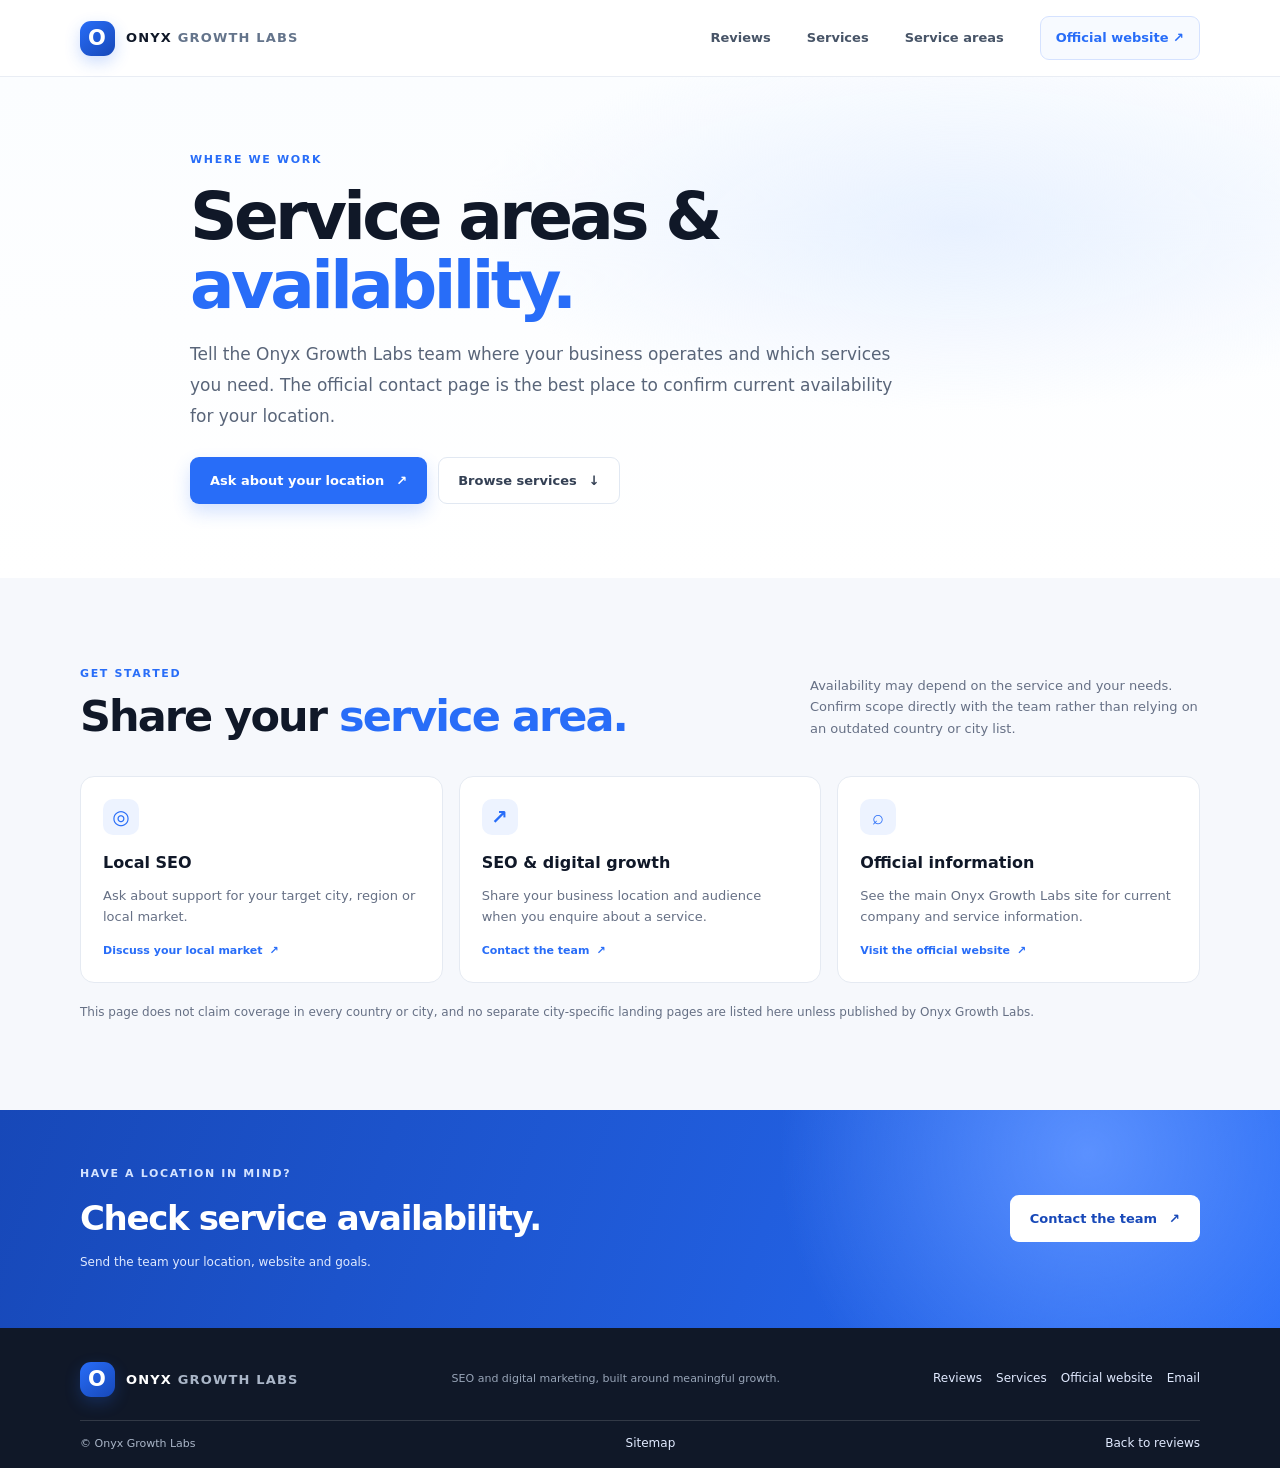
==== commit fc32cf63: "Publish reviews and service-area improvements" ====
--- a/service-area.html
+++ b/service-area.html
@@ -8,6 +8,7 @@
   <meta name="description" content="Learn how to ask Onyx Growth Labs about SEO and digital marketing service availability for your location.">
   <link rel="canonical" href="https://onyxgrowthlabs.github.io/onyx-growth-labs-reviews/service-area.html">
   <link rel="stylesheet" href="styles.css">
+  <link rel="stylesheet" href="site-enhancements.css">
   <link rel="sitemap" type="application/xml" href="sitemap.xml">
 </head>
 <body>
@@ -15,7 +16,7 @@
   <header class="site-header"><div class="container nav-wrap"><a class="brand" href="./" aria-label="Onyx Growth Labs Reviews home"><span class="brand-mark" aria-hidden="true">O</span><span>ONYX <span class="brand-light">GROWTH LABS</span></span></a><nav aria-label="Main navigation"><a href="./#reviews">Reviews</a><a href="./#services">Services</a><a href="./service-area.html" aria-current="page">Service areas</a><a class="nav-cta" href="https://onyxgrowthlabs.com/">Official website <span aria-hidden="true">↗</span></a></nav></div></header>
   <main id="main">
     <section class="hero area-hero"><div class="container area-content"><p class="eyebrow">WHERE WE WORK</p><h1>Service areas &amp; <span>availability.</span></h1><p class="hero-text">Tell the Onyx Growth Labs team where your business operates and which services you need. The official contact page is the best place to confirm current availability for your location.</p><div class="hero-actions"><a class="button button-primary" href="https://onyxgrowthlabs.com/contact/">Ask about your location <span aria-hidden="true">↗</span></a><a class="button button-quiet" href="./#services">Browse services <span aria-hidden="true">↓</span></a></div></div></section>
-    <section class="section services-section"><div class="container"><div class="section-heading"><div><p class="eyebrow">GET STARTED</p><h2>Share your <span>service area.</span></h2></div><p>Availability may depend on the service and your needs. Confirm scope directly with the team rather than relying on an outdated country or city list.</p></div><div class="area-card-grid"><article class="area-card"><span class="service-icon" aria-hidden="true">◎</span><h3>Local SEO</h3><p>Ask about support for your target city, region or local market.</p><a class="service-link" href="https://onyxgrowthlabs.com/contact/">Discuss your local market <span aria-hidden="true">↗</span></a></article><article class="area-card"><span class="service-icon" aria-hidden="true">↗</span><h3>SEO &amp; digital growth</h3><p>Share your business location and audience when you enquire about a service.</p><a class="service-link" href="https://onyxgrowthlabs.com/contact/">Contact the team <span aria-hidden="true">↗</span></a></article><article class="area-card"><span class="service-icon" aria-hidden="true">⌕</span><h3>Official information</h3><p>See the main Onyx Growth Labs site for current company and service information.</p><a class="service-link" href="https://onyxgrowthlabs.com/">Visit the official website <span aria-hidden="true">↗</span></a></article></div><p class="service-note">This page does not claim coverage in every country or city, and no separate city-specific landing pages are listed here unless they are published by Onyx Growth Labs.</p></div></section>
+    <section class="section services-section"><div class="container"><div class="section-heading"><div><p class="eyebrow">GET STARTED</p><h2>Share your <span>service area.</span></h2></div><p>Availability may depend on the service and your needs. Confirm scope directly with the team rather than relying on an outdated country or city list.</p></div><div class="area-card-grid"><article class="area-card"><span class="service-icon" aria-hidden="true">◎</span><h3>Local SEO</h3><p>Ask about support for your target city, region or local market.</p><a class="service-link" href="https://onyxgrowthlabs.com/contact/">Discuss your local market <span aria-hidden="true">↗</span></a></article><article class="area-card"><span class="service-icon" aria-hidden="true">↗</span><h3>SEO &amp; digital growth</h3><p>Share your business location and audience when you enquire about a service.</p><a class="service-link" href="https://onyxgrowthlabs.com/contact/">Contact the team <span aria-hidden="true">↗</span></a></article><article class="area-card"><span class="service-icon" aria-hidden="true">⌕</span><h3>Official information</h3><p>See the main Onyx Growth Labs site for current company and service information.</p><a class="service-link" href="https://onyxgrowthlabs.com/">Visit the official website <span aria-hidden="true">↗</span></a></article></div><p class="service-note">This page does not claim coverage in every country or city, and no separate city-specific landing pages are listed here unless published by Onyx Growth Labs.</p></div></section>
     <section class="cta-section"><div class="container cta-inner"><div><p class="eyebrow">HAVE A LOCATION IN MIND?</p><h2>Check service availability.</h2><p>Send the team your location, website and goals.</p></div><a class="button button-white" href="https://onyxgrowthlabs.com/contact/">Contact the team <span aria-hidden="true">↗</span></a></div></section>
   </main>
   <footer class="site-footer"><div class="container footer-main"><a class="brand footer-brand" href="./"><span class="brand-mark" aria-hidden="true">O</span><span>ONYX <span class="brand-light">GROWTH LABS</span></span></a><p>SEO and digital marketing, built around meaningful growth.</p><div class="footer-links"><a href="./#reviews">Reviews</a><a href="./#services">Services</a><a href="https://onyxgrowthlabs.com/">Official website</a><a href="mailto:contact@onyxgrowthlabs.com">Email</a></div></div><div class="container footer-bottom"><span>© Onyx Growth Labs</span><a href="sitemap.xml">Sitemap</a><a href="./">Back to reviews</a></div></footer>
--- a/site-enhancements.css
+++ b/site-enhancements.css
@@ -0,0 +1,19 @@
+:root { --enhance-line: #e5eaf2; --enhance-blue: #286df8; }
+.service-card { display: flex; flex-direction: column; align-items: flex-start; }
+.service-card > p { margin-bottom: 14px; }
+.service-link { display: inline-flex; align-items: center; gap: 7px; margin-top: auto; color: var(--enhance-blue); font-size: 11px; font-weight: 750; line-height: 1.5; text-decoration: none; }
+.service-link:hover, .service-link:focus-visible, .service-note a:hover { text-decoration: underline; text-underline-offset: 3px; }
+.service-note { margin: 20px 0 0; color: #667085; font-size: 12px; }
+.service-note a { color: var(--enhance-blue); font-weight: 650; }
+.area-hero { padding-block: 74px; }
+.area-content { position: relative; max-width: 900px; }
+.area-content .hero-text { max-width: 710px; }
+.area-card-grid { display: grid; grid-template-columns: repeat(3, minmax(0, 1fr)); gap: 16px; }
+.area-card { display: flex; min-height: 205px; flex-direction: column; align-items: flex-start; padding: 22px; border: 1px solid var(--enhance-line); border-radius: 14px; background: #fff; }
+.area-card h3 { margin: 0 0 8px; font-size: 16px; }
+.area-card p { margin: 0 0 16px; color: #667085; font-size: 13px; }
+.footer-links { display: flex; flex-wrap: wrap; gap: 14px; }
+.footer-links a, .footer-bottom a { color: #e1eaff; font-size: 12px; text-decoration: none; }
+.footer-links a:hover, .footer-bottom a:hover { text-decoration: underline; }
+.footer-bottom { display: flex; flex-wrap: wrap; align-items: center; justify-content: space-between; gap: 12px; padding-top: 13px; border-top: 1px solid #ffffff24; color: #aab6c8; font-size: 11px; }
+@media (max-width: 700px) { .area-card-grid { grid-template-columns: 1fr; } .area-hero { padding-block: 52px; } .footer-bottom { align-items: flex-start; flex-direction: column; } }
